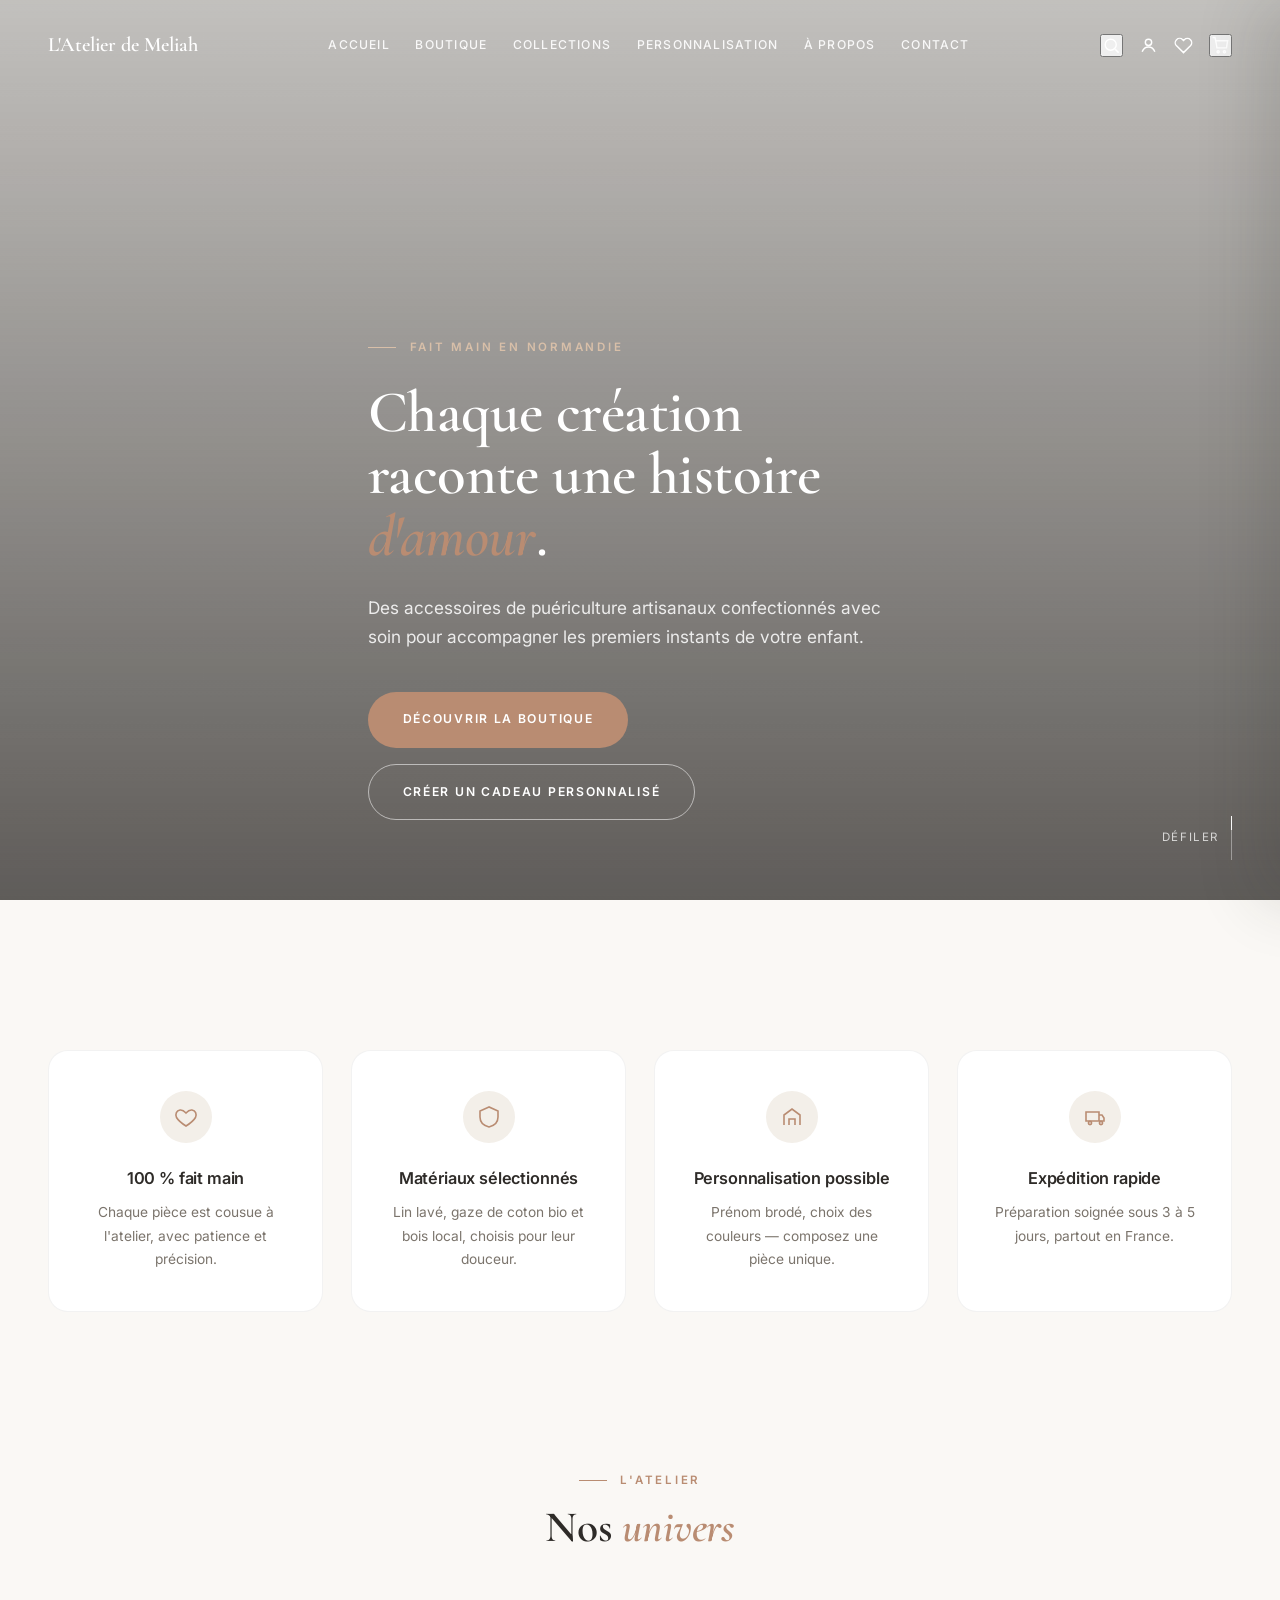
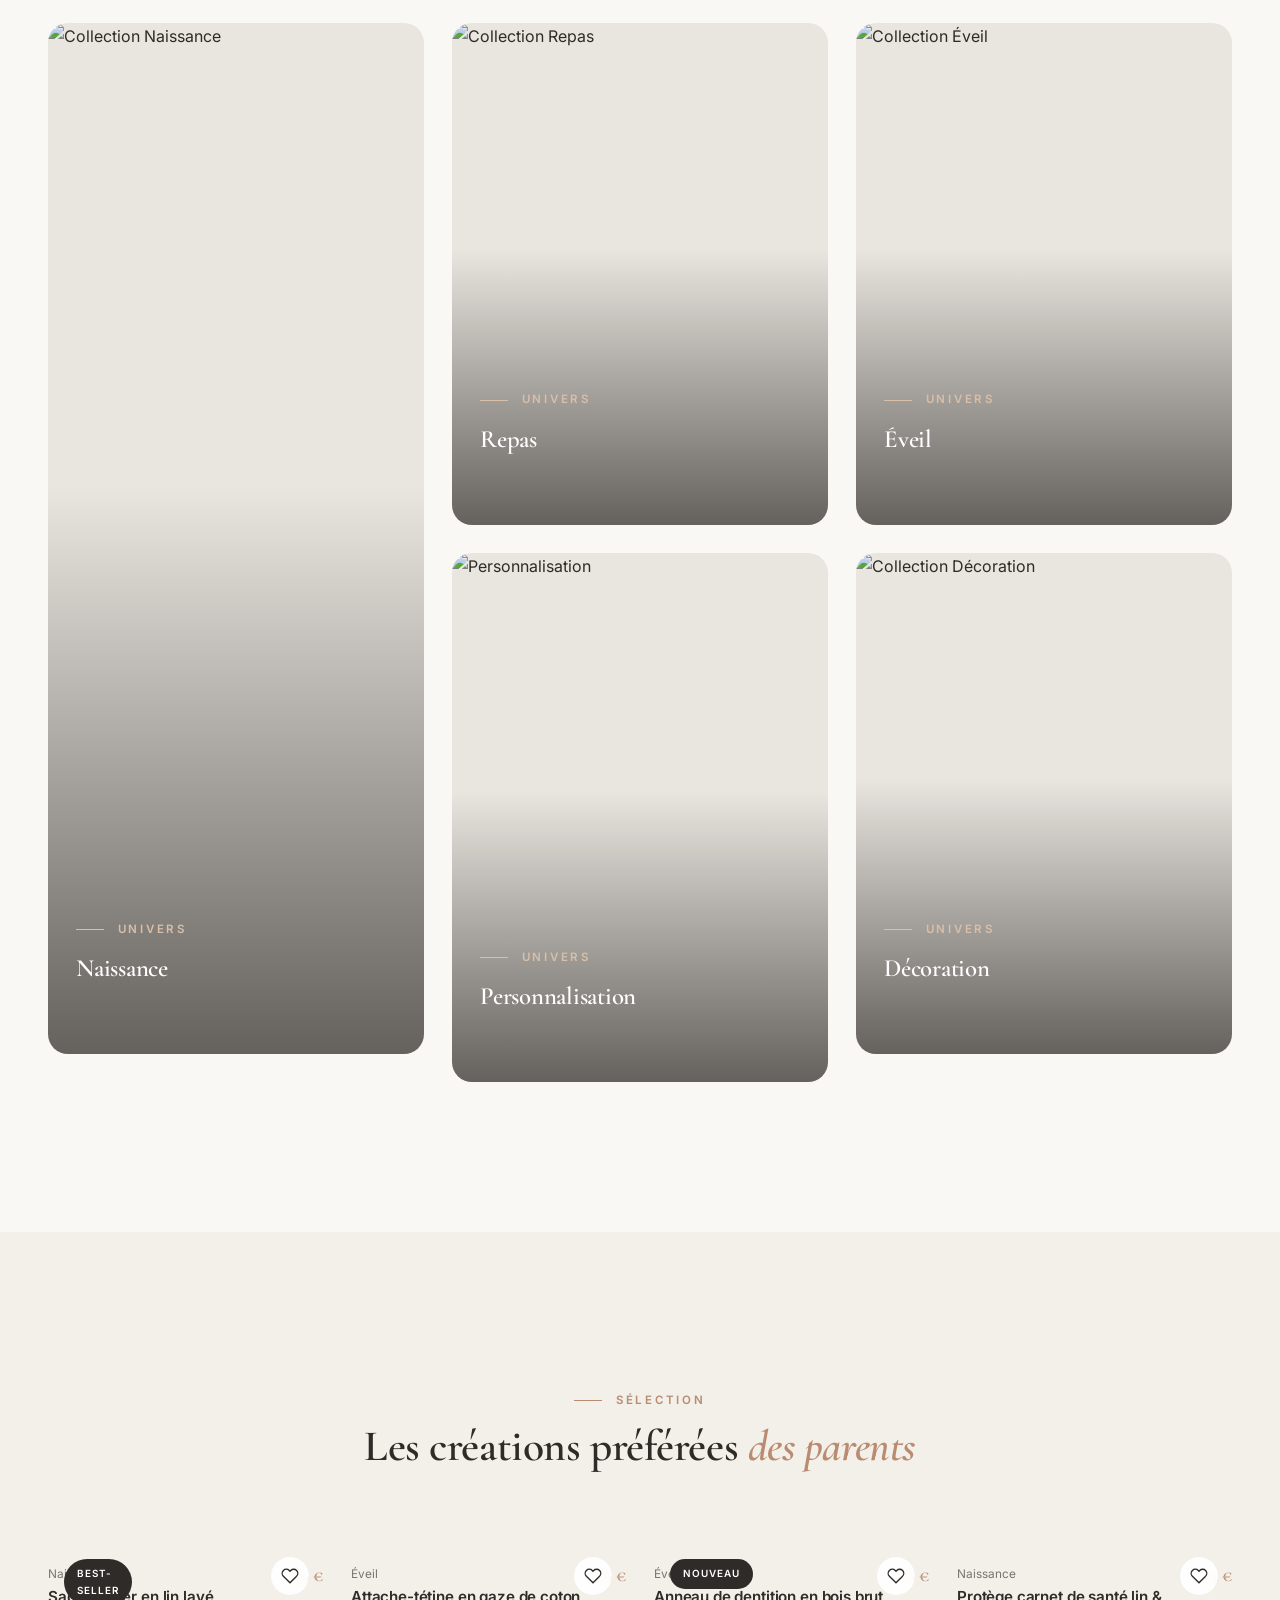
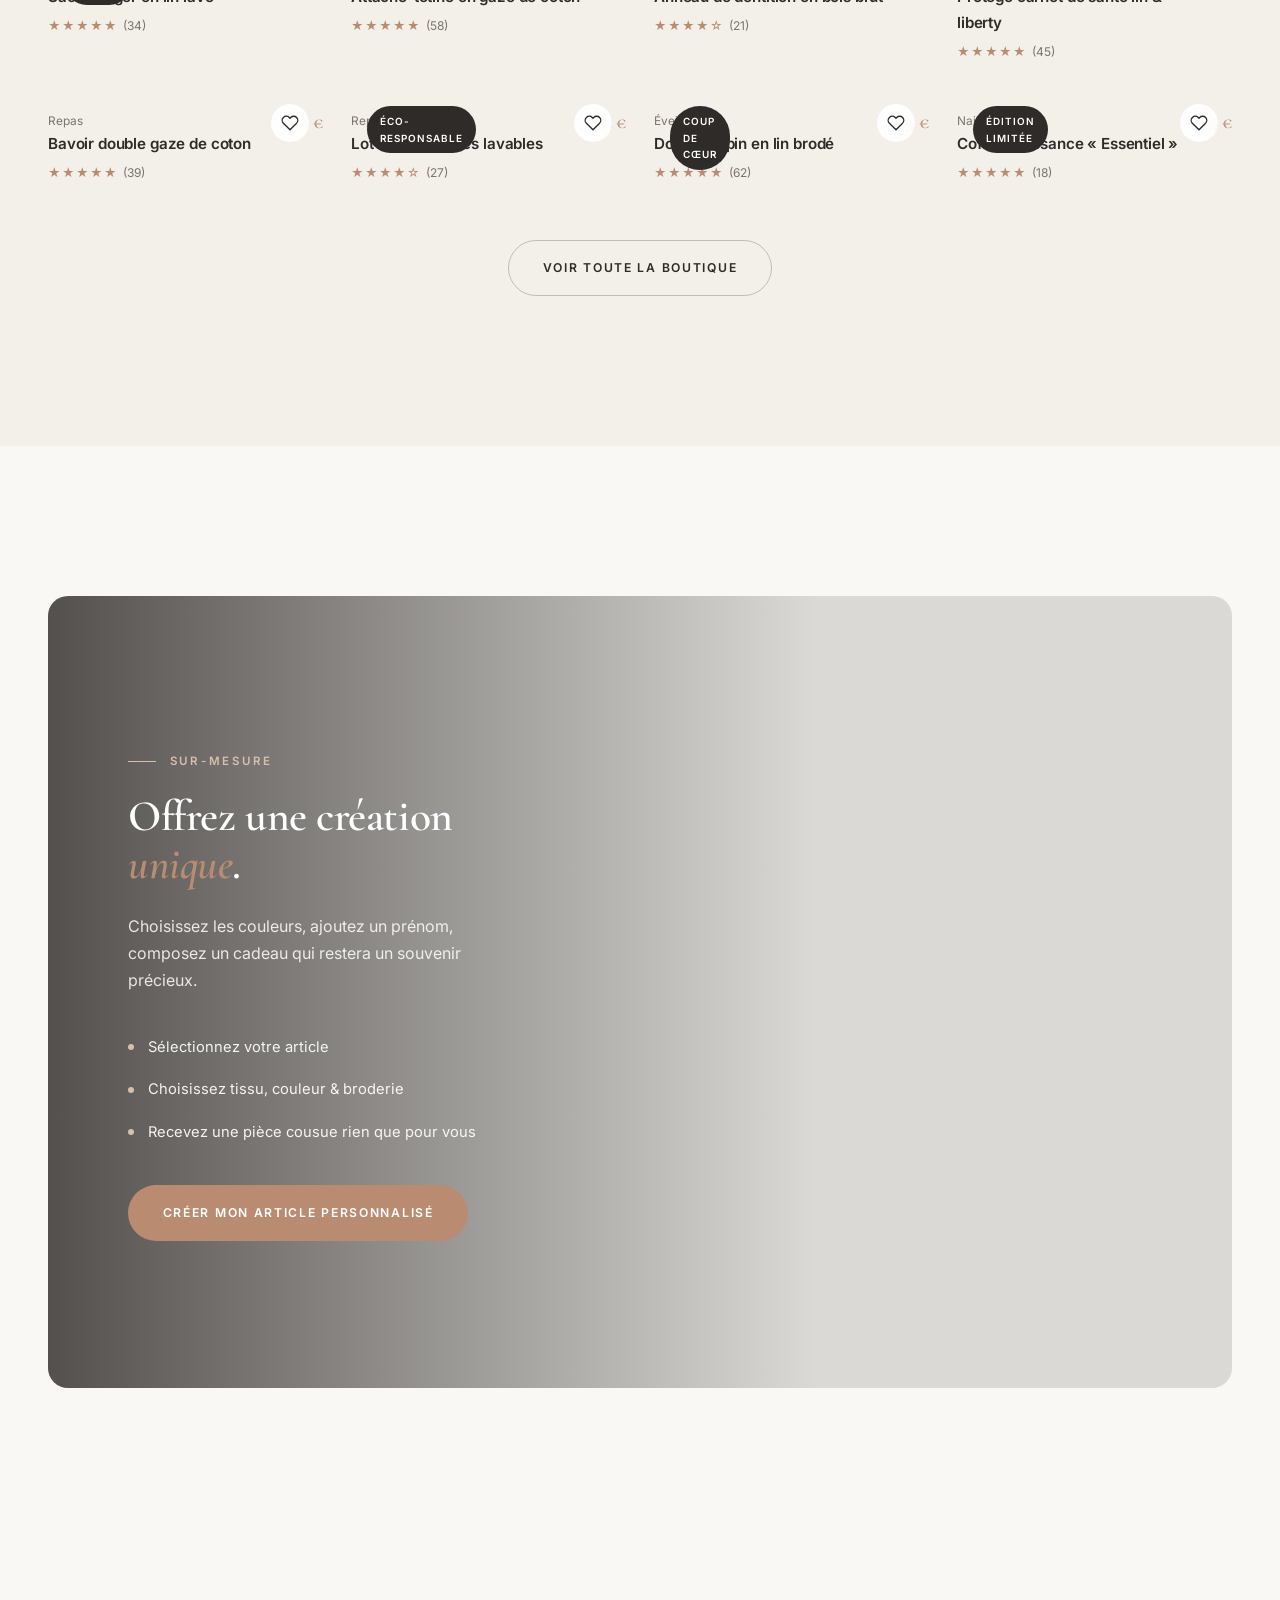
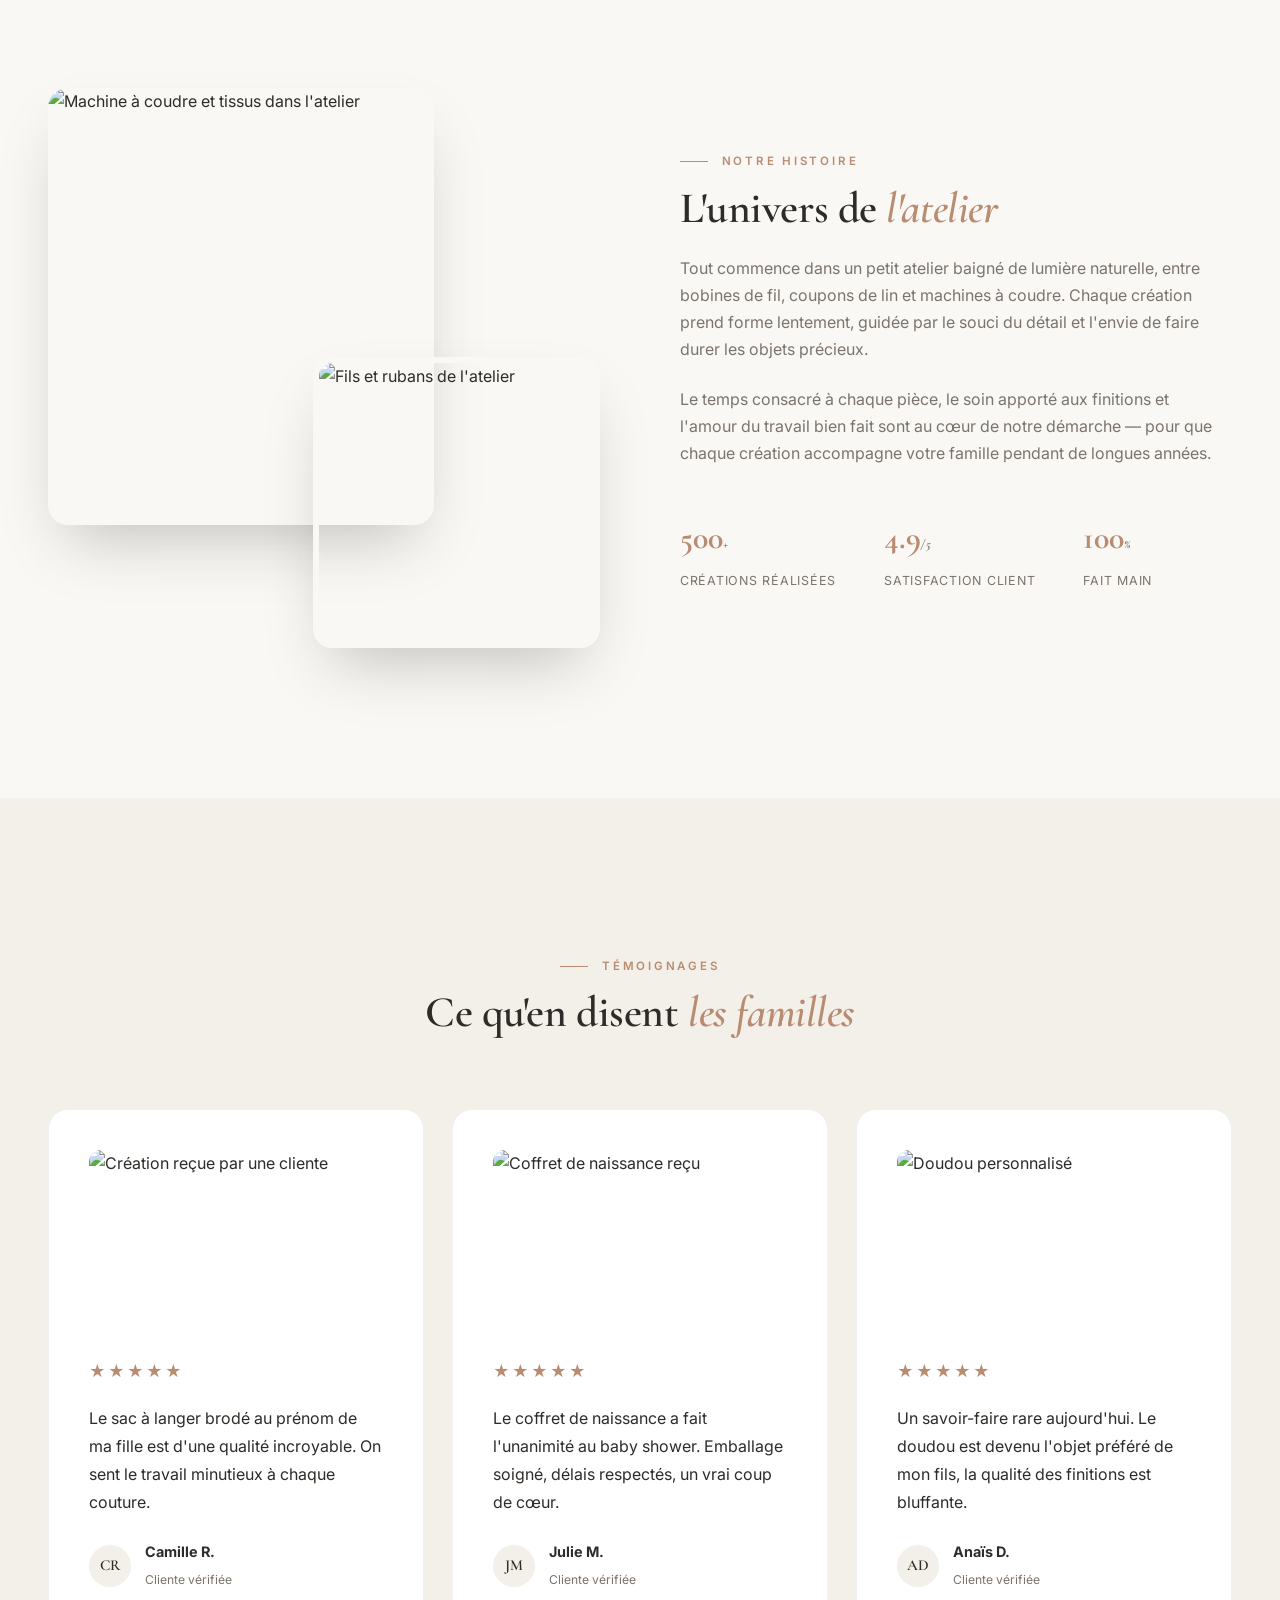
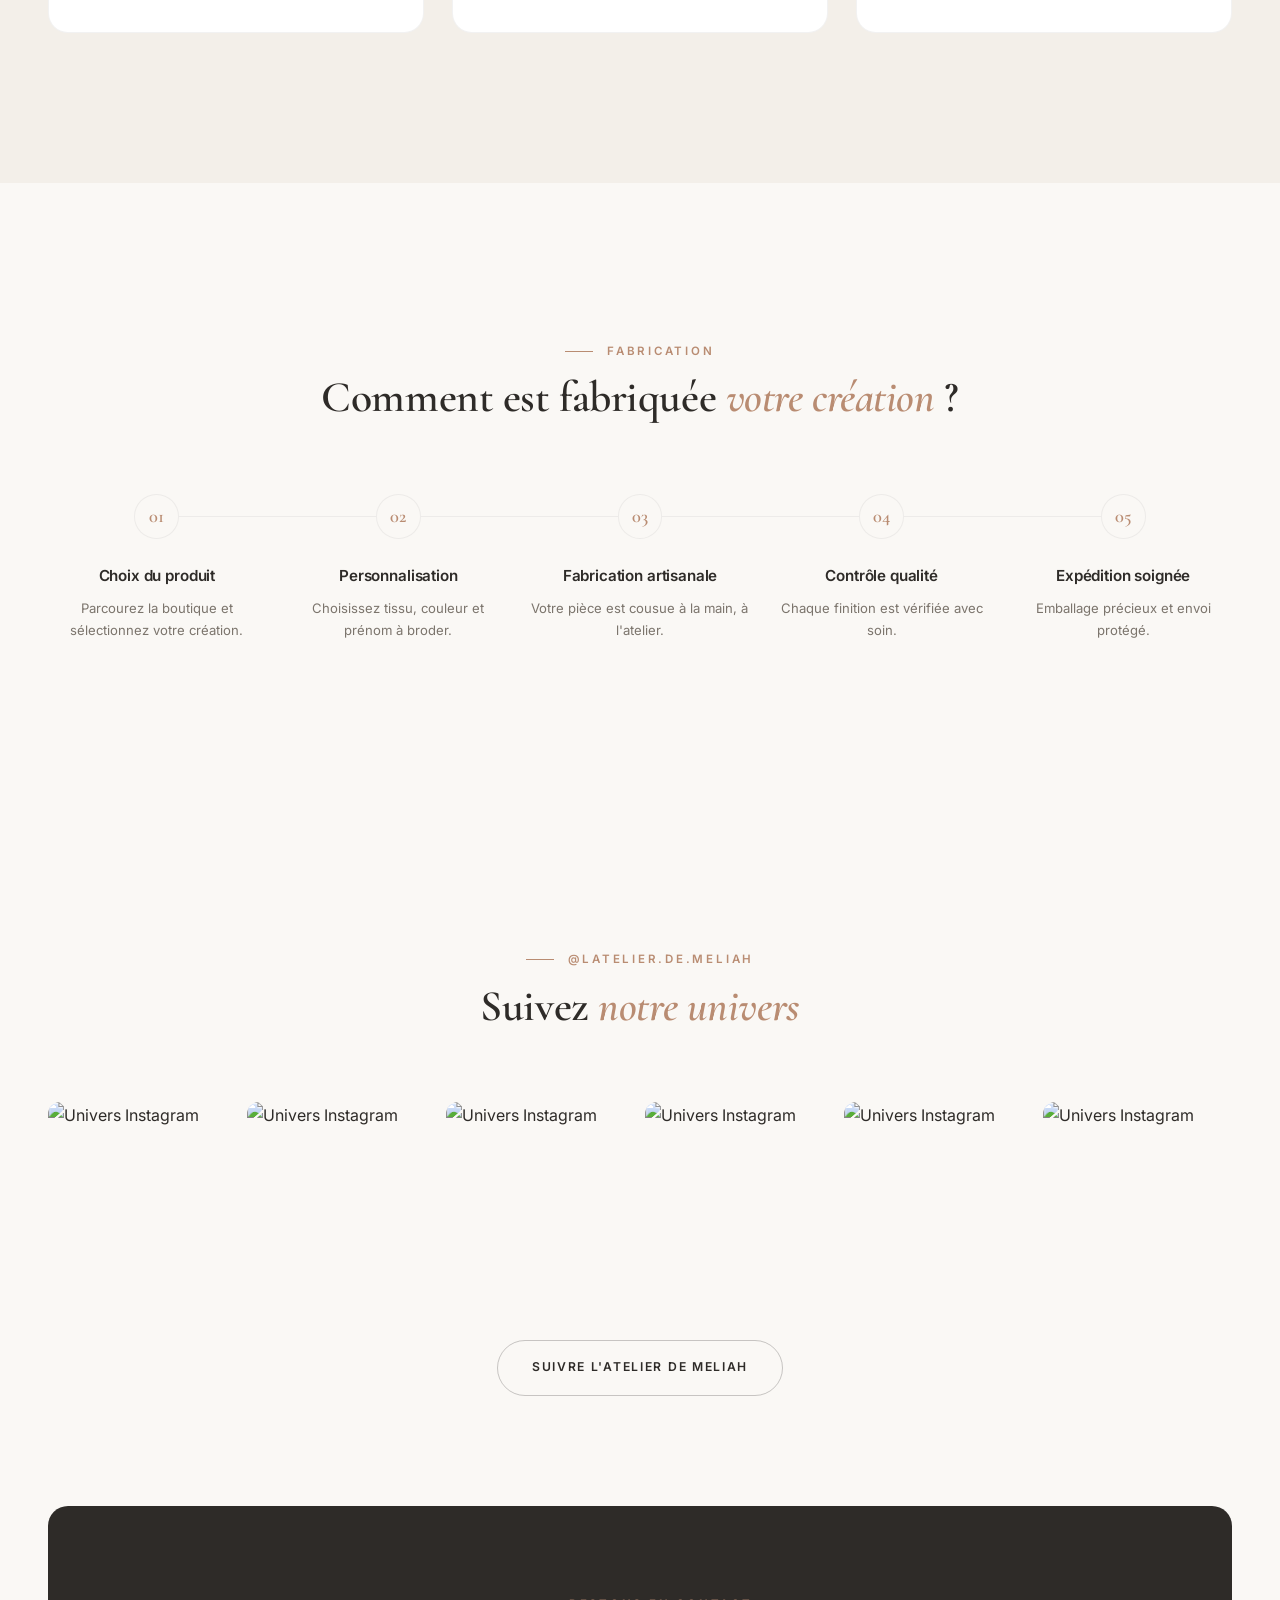
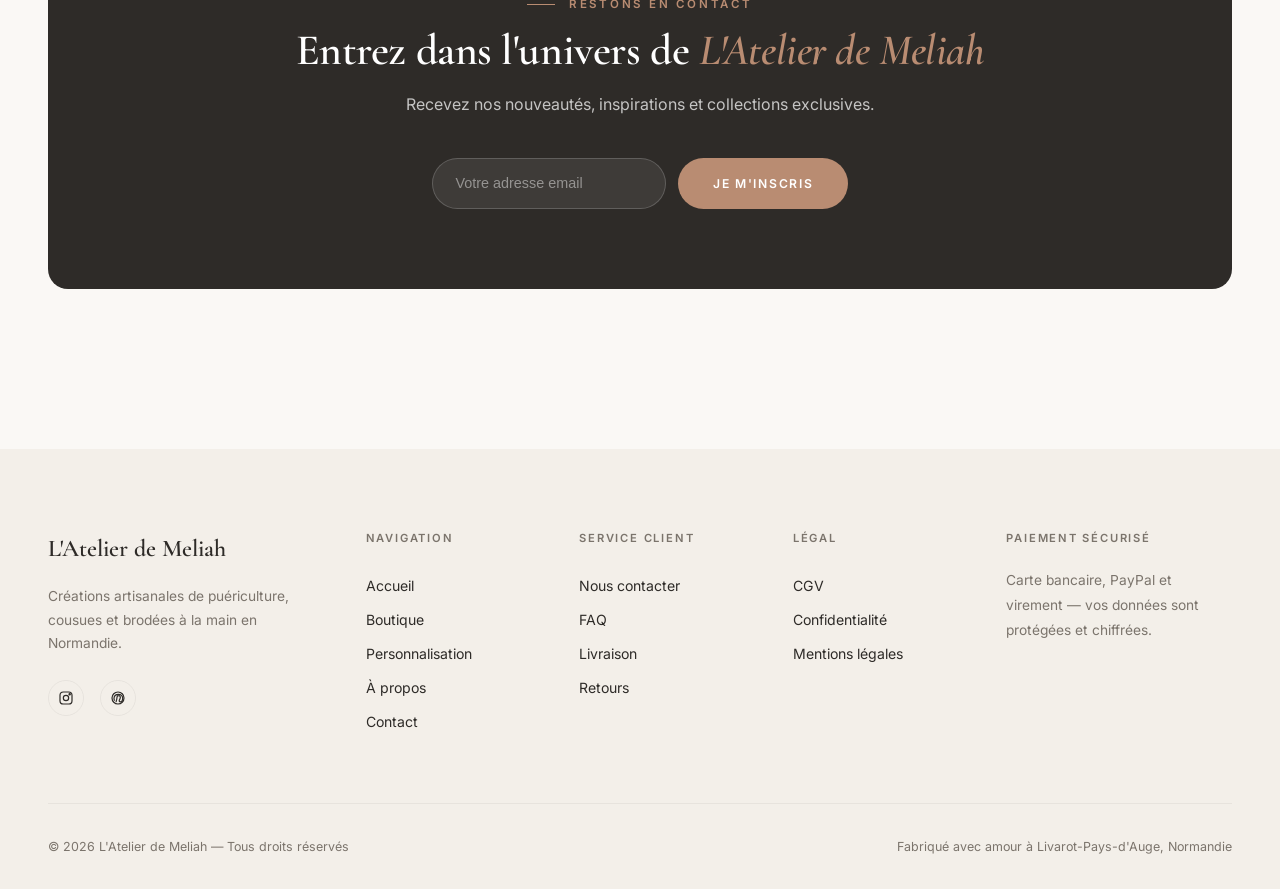
==== index.html @ 483b3222 "Boutique e-commerce premium - L'Atelier de Meliah" ====
<!DOCTYPE html>
<html lang="fr">
<head>
<meta charset="UTF-8">
<meta name="viewport" content="width=device-width, initial-scale=1.0">
<title>L'Atelier de Meliah — Créations artisanales pour bébé, faites main en Normandie</title>
<meta name="description" content="Sacs à langer, attaches-tétines, doudous et coffrets de naissance cousus et brodés à la main. Des créations uniques et personnalisables pour accompagner les premiers instants de votre enfant.">
<meta name="robots" content="index, follow, max-image-preview:large">
<link rel="canonical" href="https://www.latelierdemeliah.fr/">
<link rel="icon" href="images/logo.png">

<meta property="og:site_name" content="L'Atelier de Meliah">
<meta property="og:title" content="L'Atelier de Meliah — Créations artisanales pour bébé">
<meta property="og:description" content="Des accessoires de puériculture faits main, personnalisables, confectionnés avec soin en Normandie.">
<meta property="og:type" content="website">
<meta property="og:locale" content="fr_FR">
<meta name="twitter:card" content="summary_large_image">

<script type="application/ld+json">
{
  "@context": "https://schema.org",
  "@type": "Organization",
  "name": "L'Atelier de Meliah",
  "url": "https://www.latelierdemeliah.fr/",
  "logo": "https://www.latelierdemeliah.fr/images/logo.png",
  "description": "Créatrice d'articles de puériculture artisanaux et personnalisés, cousus et brodés à la main en Normandie.",
  "sameAs": ["https://www.instagram.com/latelier.de.meliah/"]
}
</script>

<link rel="preconnect" href="https://fonts.googleapis.com">
<link rel="preconnect" href="https://fonts.gstatic.com" crossorigin>
<link href="https://fonts.googleapis.com/css2?family=Cormorant+Garamond:wght@500;600;700&family=Inter:wght@300;400;500;600;700&display=swap" rel="stylesheet">
<link rel="stylesheet" href="css/style.css">
</head>
<body>

<!-- ===================== HEADER ===================== -->
<header class="site">
  <div class="container nav-row">
    <a href="index.html" class="brand">L'Atelier de Meliah</a>
    <nav class="nav-links">
      <a href="index.html">Accueil</a>
      <a href="boutique.html">Boutique</a>
      <a href="boutique.html#collections">Collections</a>
      <a href="personnalisation.html">Personnalisation</a>
      <a href="a-propos.html">À propos</a>
      <a href="contact.html">Contact</a>
    </nav>
    <div class="nav-icons">
      <button aria-label="Recherche"><svg width="19" height="19" viewBox="0 0 24 24" fill="none" stroke="currentColor" stroke-width="1.8"><circle cx="11" cy="11" r="7"/><path d="m21 21-4.3-4.3"/></svg></button>
      <a href="a-propos.html#compte" class="icon-account" aria-label="Compte"><svg width="19" height="19" viewBox="0 0 24 24" fill="none" stroke="currentColor" stroke-width="1.8"><circle cx="12" cy="8" r="4"/><path d="M4 20c1.5-4 5-6 8-6s6.5 2 8 6"/></svg></a>
      <a href="a-propos.html#favoris" aria-label="Favoris" style="position:relative;">
        <svg width="19" height="19" viewBox="0 0 24 24" fill="none" stroke="currentColor" stroke-width="1.8"><path d="M20.8 4.6a5.5 5.5 0 0 0-7.8 0L12 5.6l-1-1a5.5 5.5 0 0 0-7.8 7.8l1 1L12 21l7.8-7.8 1-1a5.5 5.5 0 0 0 0-7.6Z"/></svg>
        <span class="icon-badge fav-count" style="display:none;">0</span>
      </a>
      <button data-cart-open aria-label="Panier" style="position:relative;">
        <svg width="19" height="19" viewBox="0 0 24 24" fill="none" stroke="currentColor" stroke-width="1.8"><path d="M6 6h15l-1.5 9h-12z"/><path d="M6 6 5 2H2"/><circle cx="9" cy="20" r="1.4"/><circle cx="17" cy="20" r="1.4"/></svg>
        <span class="icon-badge cart-count" style="display:none;">0</span>
      </button>
      <a href="boutique.html" class="btn btn-primary btn-sm nav-cta">Découvrir la collection</a>
    </div>
    <button class="burger" aria-label="Menu"><span></span><span></span><span></span></button>
  </div>
</header>

<nav class="mobile-nav">
  <a href="index.html">Accueil</a>
  <a href="boutique.html">Boutique</a>
  <a href="boutique.html#collections">Collections</a>
  <a href="personnalisation.html">Personnalisation</a>
  <a href="a-propos.html">À propos</a>
  <a href="contact.html">Contact</a>
</nav>

<!-- ===================== HERO ===================== -->
<section class="hero">
  <div class="hero-bg" style="background-image:url('https://images.unsplash.com/photo-1583710457367-47de0ea21fef?auto=format&fit=crop&w=1800&q=85');"></div>
  <div class="container hero-content">
    <span class="eyebrow">Fait main en Normandie</span>
    <h1 class="h-display">Chaque création raconte une histoire <span class="italic-accent">d'amour</span>.</h1>
    <p class="lead">Des accessoires de puériculture artisanaux confectionnés avec soin pour accompagner les premiers instants de votre enfant.</p>
    <div class="hero-actions">
      <a href="boutique.html" class="btn btn-accent">Découvrir la boutique</a>
      <a href="personnalisation.html" class="btn btn-outline">Créer un cadeau personnalisé</a>
    </div>
  </div>
  <div class="hero-scroll"><span>Défiler</span><span class="line"></span></div>
</section>

<!-- ===================== RÉASSURANCE ===================== -->
<section class="section" style="padding-bottom:0;">
  <div class="container">
    <div class="reassurance-grid">
      <div class="reassurance-card reveal">
        <div class="ic"><svg width="24" height="24" viewBox="0 0 24 24" fill="none" stroke="currentColor" stroke-width="1.6"><path d="M12 21s-7-4.35-9.5-8.5C1 9 2.5 5.5 6 5c2-.3 4 .8 6 3 2-2.2 4-3.3 6-3 3.5.5 5 4 3.5 7.5C19 16.65 12 21 12 21Z"/></svg></div>
        <h3>100 % fait main</h3>
        <p>Chaque pièce est cousue à l'atelier, avec patience et précision.</p>
      </div>
      <div class="reassurance-card reveal">
        <div class="ic"><svg width="24" height="24" viewBox="0 0 24 24" fill="none" stroke="currentColor" stroke-width="1.6"><path d="M12 2 3 6v6c0 5 3.8 8.7 9 10 5.2-1.3 9-5 9-10V6l-9-4Z"/></svg></div>
        <h3>Matériaux sélectionnés</h3>
        <p>Lin lavé, gaze de coton bio et bois local, choisis pour leur douceur.</p>
      </div>
      <div class="reassurance-card reveal">
        <div class="ic"><svg width="24" height="24" viewBox="0 0 24 24" fill="none" stroke="currentColor" stroke-width="1.6"><path d="M4 20V10l8-6 8 6v10"/><path d="M9 20v-6h6v6"/></svg></div>
        <h3>Personnalisation possible</h3>
        <p>Prénom brodé, choix des couleurs — composez une pièce unique.</p>
      </div>
      <div class="reassurance-card reveal">
        <div class="ic"><svg width="24" height="24" viewBox="0 0 24 24" fill="none" stroke="currentColor" stroke-width="1.6"><path d="M3 7h13v9H3zM16 10h3l2 3v3h-5z"/><circle cx="7" cy="18" r="1.6"/><circle cx="18" cy="18" r="1.6"/></svg></div>
        <h3>Expédition rapide</h3>
        <p>Préparation soignée sous 3 à 5 jours, partout en France.</p>
      </div>
    </div>
  </div>
</section>

<!-- ===================== COLLECTIONS ===================== -->
<section class="section" id="collections">
  <div class="container">
    <div class="section-head reveal">
      <span class="eyebrow" style="justify-content:center;">L'atelier</span>
      <h2 class="h-section" style="margin-top:0.75rem;">Nos <span class="italic-accent">univers</span></h2>
    </div>
    <div class="collections-grid">
      <a href="boutique.html?cat=Naissance" class="collection-card reveal">
        <img src="https://images.unsplash.com/photo-1583710457367-47de0ea21fef?auto=format&fit=crop&w=900&q=80" alt="Collection Naissance">
        <div class="collection-label">
          <span class="eyebrow">Univers</span>
          <h3>Naissance</h3>
          <span class="arrow">Découvrir →</span>
        </div>
      </a>
      <a href="boutique.html?cat=Repas" class="collection-card reveal">
        <img src="https://images.unsplash.com/photo-1522771930-78848d9293e8?auto=format&fit=crop&w=700&q=80" alt="Collection Repas">
        <div class="collection-label">
          <span class="eyebrow">Univers</span>
          <h3>Repas</h3>
          <span class="arrow">Découvrir →</span>
        </div>
      </a>
      <a href="boutique.html?cat=Éveil" class="collection-card reveal">
        <img src="https://images.unsplash.com/photo-1644611421265-e0b85a3e3f11?auto=format&fit=crop&w=700&q=80" alt="Collection Éveil">
        <div class="collection-label">
          <span class="eyebrow">Univers</span>
          <h3>Éveil</h3>
          <span class="arrow">Découvrir →</span>
        </div>
      </a>
      <a href="personnalisation.html" class="collection-card reveal">
        <img src="https://images.unsplash.com/photo-1705290304455-35ffb433f560?auto=format&fit=crop&w=700&q=80" alt="Personnalisation">
        <div class="collection-label">
          <span class="eyebrow">Univers</span>
          <h3>Personnalisation</h3>
          <span class="arrow">Découvrir →</span>
        </div>
      </a>
      <a href="boutique.html?cat=Décoration" class="collection-card reveal">
        <img src="https://images.unsplash.com/photo-1640767760729-7bfb6ce43ad4?auto=format&fit=crop&w=700&q=80" alt="Collection Décoration">
        <div class="collection-label">
          <span class="eyebrow">Univers</span>
          <h3>Décoration</h3>
          <span class="arrow">Découvrir →</span>
        </div>
      </a>
    </div>
  </div>
</section>

<!-- ===================== PRODUITS PHARES ===================== -->
<section class="section" style="background:var(--bg-2);">
  <div class="container">
    <div class="section-head reveal">
      <span class="eyebrow" style="justify-content:center;">Sélection</span>
      <h2 class="h-section" style="margin-top:0.75rem;">Les créations préférées <span class="italic-accent">des parents</span></h2>
    </div>
    <div class="products-grid" id="featured-products"></div>
    <div style="text-align:center; margin-top:3.5rem;">
      <a href="boutique.html" class="btn btn-outline-dark">Voir toute la boutique</a>
    </div>
  </div>
</section>

<!-- ===================== PERSONNALISATION (éditorial) ===================== -->
<section class="section">
  <div class="container">
    <div class="editorial reveal" style="background-image:url('https://images.unsplash.com/photo-1522771930-78848d9293e8?auto=format&fit=crop&w=1600&q=85');">
      <div class="editorial-content">
        <span class="eyebrow">Sur-mesure</span>
        <h2 class="h-section">Offrez une création <span class="italic-accent">unique</span>.</h2>
        <p>Choisissez les couleurs, ajoutez un prénom, composez un cadeau qui restera un souvenir précieux.</p>
        <ul class="editorial-steps">
          <li><span class="dot"></span> Sélectionnez votre article</li>
          <li><span class="dot"></span> Choisissez tissu, couleur & broderie</li>
          <li><span class="dot"></span> Recevez une pièce cousue rien que pour vous</li>
        </ul>
        <a href="personnalisation.html" class="btn btn-accent">Créer mon article personnalisé</a>
      </div>
    </div>
  </div>
</section>

<!-- ===================== L'UNIVERS DE L'ATELIER ===================== -->
<section class="section">
  <div class="container">
    <div class="atelier-grid">
      <div class="atelier-gallery reveal">
        <img class="img1" src="https://images.unsplash.com/photo-1739117441029-9f2a8e59e8b2?auto=format&fit=crop&w=700&q=80" alt="Machine à coudre et tissus dans l'atelier">
        <img class="img2" src="https://images.unsplash.com/photo-1707914703104-b70cddf191cb?auto=format&fit=crop&w=500&q=80" alt="Fils et rubans de l'atelier">
      </div>
      <div class="atelier-text reveal">
        <span class="eyebrow">Notre histoire</span>
        <h2 class="h-section" style="margin-top:0.75rem;">L'univers de <span class="italic-accent">l'atelier</span></h2>
        <p>Tout commence dans un petit atelier baigné de lumière naturelle, entre bobines de fil, coupons de lin et machines à coudre. Chaque création prend forme lentement, guidée par le souci du détail et l'envie de faire durer les objets précieux.</p>
        <p>Le temps consacré à chaque pièce, le soin apporté aux finitions et l'amour du travail bien fait sont au cœur de notre démarche — pour que chaque création accompagne votre famille pendant de longues années.</p>
        <div class="atelier-stats">
          <div class="stat"><b>500<span class="italic-accent">+</span></b><span>Créations réalisées</span></div>
          <div class="stat"><b>4.9<span class="italic-accent">/5</span></b><span>Satisfaction client</span></div>
          <div class="stat"><b>100<span class="italic-accent">%</span></b><span>Fait main</span></div>
        </div>
      </div>
    </div>
  </div>
</section>

<!-- ===================== AVIS CLIENTS ===================== -->
<section class="section" style="background:var(--bg-2);">
  <div class="container">
    <div class="section-head reveal">
      <span class="eyebrow" style="justify-content:center;">Témoignages</span>
      <h2 class="h-section" style="margin-top:0.75rem;">Ce qu'en disent <span class="italic-accent">les familles</span></h2>
    </div>
    <div class="testi-grid">
      <div class="testi-card reveal">
        <div class="testi-photo"><img src="https://images.unsplash.com/photo-1580301762395-21ce84d00bc6?auto=format&fit=crop&w=500&q=80" alt="Création reçue par une cliente"></div>
        <span class="stars">★★★★★</span>
        <q>Le sac à langer brodé au prénom de ma fille est d'une qualité incroyable. On sent le travail minutieux à chaque couture.</q>
        <div class="testi-author">
          <div class="av av-initials">CR</div>
          <div><b>Camille R.</b><span>Cliente vérifiée</span></div>
        </div>
      </div>
      <div class="testi-card reveal">
        <div class="testi-photo"><img src="https://images.unsplash.com/photo-1705290304455-35ffb433f560?auto=format&fit=crop&w=500&q=80" alt="Coffret de naissance reçu"></div>
        <span class="stars">★★★★★</span>
        <q>Le coffret de naissance a fait l'unanimité au baby shower. Emballage soigné, délais respectés, un vrai coup de cœur.</q>
        <div class="testi-author">
          <div class="av av-initials">JM</div>
          <div><b>Julie M.</b><span>Cliente vérifiée</span></div>
        </div>
      </div>
      <div class="testi-card reveal">
        <div class="testi-photo"><img src="https://images.unsplash.com/photo-1644611421265-e0b85a3e3f11?auto=format&fit=crop&w=500&q=80" alt="Doudou personnalisé"></div>
        <span class="stars">★★★★★</span>
        <q>Un savoir-faire rare aujourd'hui. Le doudou est devenu l'objet préféré de mon fils, la qualité des finitions est bluffante.</q>
        <div class="testi-author">
          <div class="av av-initials">AD</div>
          <div><b>Anaïs D.</b><span>Cliente vérifiée</span></div>
        </div>
      </div>
    </div>
  </div>
</section>

<!-- ===================== PROCESSUS ===================== -->
<section class="section">
  <div class="container">
    <div class="section-head reveal">
      <span class="eyebrow" style="justify-content:center;">Fabrication</span>
      <h2 class="h-section" style="margin-top:0.75rem;">Comment est fabriquée <span class="italic-accent">votre création</span> ?</h2>
    </div>
    <div class="process-row">
      <div class="process-step reveal"><div class="process-num">01</div><h4>Choix du produit</h4><p>Parcourez la boutique et sélectionnez votre création.</p></div>
      <div class="process-step reveal"><div class="process-num">02</div><h4>Personnalisation</h4><p>Choisissez tissu, couleur et prénom à broder.</p></div>
      <div class="process-step reveal"><div class="process-num">03</div><h4>Fabrication artisanale</h4><p>Votre pièce est cousue à la main, à l'atelier.</p></div>
      <div class="process-step reveal"><div class="process-num">04</div><h4>Contrôle qualité</h4><p>Chaque finition est vérifiée avec soin.</p></div>
      <div class="process-step reveal"><div class="process-num">05</div><h4>Expédition soignée</h4><p>Emballage précieux et envoi protégé.</p></div>
    </div>
  </div>
</section>

<!-- ===================== INSTAGRAM ===================== -->
<section class="section" style="padding-bottom:110px;">
  <div class="container">
    <div class="section-head reveal">
      <span class="eyebrow" style="justify-content:center;">@latelier.de.meliah</span>
      <h2 class="h-section" style="margin-top:0.75rem;">Suivez <span class="italic-accent">notre univers</span></h2>
    </div>
    <div class="insta-grid">
      <div class="insta-item reveal"><img src="https://images.unsplash.com/photo-1583710457367-47de0ea21fef?auto=format&fit=crop&w=400&q=70" alt="Univers Instagram"></div>
      <div class="insta-item reveal"><img src="https://images.unsplash.com/photo-1522771930-78848d9293e8?auto=format&fit=crop&w=400&q=70" alt="Univers Instagram"></div>
      <div class="insta-item reveal"><img src="https://images.unsplash.com/photo-1644611421265-e0b85a3e3f11?auto=format&fit=crop&w=400&q=70" alt="Univers Instagram"></div>
      <div class="insta-item reveal"><img src="https://images.unsplash.com/photo-1522771930-78848d9293e8?auto=format&fit=crop&w=400&q=70" alt="Univers Instagram"></div>
      <div class="insta-item reveal"><img src="https://images.unsplash.com/photo-1705290304455-35ffb433f560?auto=format&fit=crop&w=400&q=70" alt="Univers Instagram"></div>
      <div class="insta-item reveal"><img src="https://images.unsplash.com/photo-1640767760729-7bfb6ce43ad4?auto=format&fit=crop&w=400&q=70" alt="Univers Instagram"></div>
    </div>
    <div style="text-align:center; margin-top:3rem;">
      <a href="https://www.instagram.com/latelier.de.meliah/" target="_blank" rel="noopener" class="btn btn-outline-dark">Suivre L'Atelier de Meliah</a>
    </div>
  </div>
</section>

<!-- ===================== NEWSLETTER ===================== -->
<section class="container">
  <div class="newsletter reveal">
    <span class="eyebrow" style="justify-content:center;">Restons en contact</span>
    <h2 class="h-section" style="margin-top:0.75rem;">Entrez dans l'univers de <span class="italic-accent">L'Atelier de Meliah</span></h2>
    <p>Recevez nos nouveautés, inspirations et collections exclusives.</p>
    <form class="newsletter-form">
      <input type="email" required placeholder="Votre adresse email">
      <button type="submit" class="btn btn-accent">Je m'inscris</button>
    </form>
  </div>
</section>

<!-- ===================== FOOTER ===================== -->
<footer class="site">
  <div class="container">
    <div class="footer-grid">
      <div>
        <a href="index.html" class="footer-brand">L'Atelier de Meliah</a>
        <p class="footer-tag">Créations artisanales de puériculture, cousues et brodées à la main en Normandie.</p>
        <div class="footer-socials">
          <a href="https://www.instagram.com/latelier.de.meliah/" target="_blank" rel="noopener" aria-label="Instagram"><svg width="16" height="16" viewBox="0 0 24 24" fill="none" stroke="currentColor" stroke-width="1.8"><rect x="3" y="3" width="18" height="18" rx="5"/><circle cx="12" cy="12" r="4"/><circle cx="17.5" cy="6.5" r="1"/></svg></a>
          <a href="#" aria-label="Pinterest"><svg width="16" height="16" viewBox="0 0 24 24" fill="none" stroke="currentColor" stroke-width="1.8"><circle cx="12" cy="12" r="9"/><path d="M9 18c1-3 1.5-5 1.5-7a2.5 2.5 0 1 1 5 0c0 1.5-1 3.5-1.5 4.5-.6 1.2.2 2.3 1.5 2.3 2 0 3.5-2.2 3.5-5.3 0-3.4-2.5-6-6.3-6-4.3 0-6.7 3-6.7 6.2 0 1.2.4 2.5 1 3.2"/></svg></a>
        </div>
      </div>
      <div class="footer-col">
        <h5>Navigation</h5>
        <a href="index.html">Accueil</a>
        <a href="boutique.html">Boutique</a>
        <a href="personnalisation.html">Personnalisation</a>
        <a href="a-propos.html">À propos</a>
        <a href="contact.html">Contact</a>
      </div>
      <div class="footer-col">
        <h5>Service client</h5>
        <a href="contact.html">Nous contacter</a>
        <a href="a-propos.html#faq">FAQ</a>
        <a href="a-propos.html#livraison">Livraison</a>
        <a href="a-propos.html#retours">Retours</a>
      </div>
      <div class="footer-col">
        <h5>Légal</h5>
        <a href="a-propos.html#cgv">CGV</a>
        <a href="a-propos.html#confidentialite">Confidentialité</a>
        <a href="a-propos.html#mentions">Mentions légales</a>
      </div>
      <div class="footer-col">
        <h5>Paiement sécurisé</h5>
        <p style="font-size:0.86rem; color:var(--ink-soft); line-height:1.8;">Carte bancaire, PayPal et virement — vos données sont protégées et chiffrées.</p>
      </div>
    </div>
    <div class="footer-bottom">
      <span>© <span class="year"></span> L'Atelier de Meliah — Tous droits réservés</span>
      <span>Fabriqué avec amour à Livarot-Pays-d'Auge, Normandie</span>
    </div>
  </div>
</footer>

<!-- ===================== CART DRAWER ===================== -->
<div class="cart-overlay" data-cart-close></div>
<aside class="cart-drawer">
  <div class="cart-head">
    <h3 style="font-size:1.3rem;">Votre panier</h3>
    <button data-cart-close aria-label="Fermer" style="background:none;border:none;font-size:1.4rem;">&times;</button>
  </div>
  <div class="cart-items"></div>
  <div class="cart-foot">
    <div class="cart-subtotal"><span>Sous-total</span><span class="amount">0 €</span></div>
    <a href="panier.html" class="btn btn-primary btn-block">Voir le panier</a>
  </div>
</aside>

<script src="js/products.js"></script>
<script src="js/main.js"></script>
<script>
  renderProductGrid(document.getElementById('featured-products'), PRODUCTS.slice(0,8));
</script>
</body>
</html>
---- css/style.css ----
/* =========================================================
   L'Atelier de Meliah — Design system
   ========================================================= */

:root{
  --bg:            #FAF8F5;
  --bg-2:          #F3EFE9;
  --ink:           #2E2B28;
  --ink-soft:      #7B746C;
  --accent:        #B98C72;
  --accent-2:      #D8BFA8;
  --card:          #FFFFFF;
  --border:        rgba(0,0,0,0.05);

  --font-display:  'Cormorant Garamond', Georgia, serif;
  --font-sans:     'Inter', system-ui, -apple-system, sans-serif;

  --radius:        20px;
  --radius-sm:     12px;
  --gutter:        clamp(1.5rem, 5vw, 3rem);
  --section-gap:   160px;
  --ease:          cubic-bezier(0.16, 1, 0.3, 1);
}

*{ box-sizing:border-box; margin:0; padding:0; }
html{ scroll-behavior:smooth; }
body{
  font-family:var(--font-sans);
  background:var(--bg);
  color:var(--ink);
  -webkit-font-smoothing:antialiased;
  line-height:1.7;
  font-weight:400;
  overflow-x:hidden;
}
img{ display:block; max-width:100%; height:auto; }
a{ color:inherit; text-decoration:none; }
button{ font-family:inherit; cursor:pointer; }
::selection{ background:var(--accent); color:#fff; }

.container{ max-width:1360px; margin:0 auto; padding:0 var(--gutter); }
.container-narrow{ max-width:900px; margin:0 auto; padding:0 var(--gutter); }
.section{ padding:110px 0; }
@media (min-width:1024px){ .section{ padding:150px 0; } }

/* ---------- Typography ---------- */
h1,h2,h3,h4{ font-family:var(--font-display); font-weight:600; color:var(--ink); letter-spacing:-0.01em; }
.eyebrow{
  font-size:0.72rem; letter-spacing:0.24em; text-transform:uppercase;
  color:var(--accent); font-weight:600; display:inline-flex; align-items:center; gap:0.85rem;
}
.eyebrow::before{ content:''; width:28px; height:1px; background:var(--accent); display:inline-block; }
.h-display{ font-size:clamp(2.4rem, 4.6vw, 4.2rem); line-height:1.06; }
.h-section{ font-size:clamp(2rem, 3.4vw, 3rem); line-height:1.12; }
.italic-accent{ font-style:italic; color:var(--accent); }
.lead{ font-size:1.08rem; color:var(--ink-soft); max-width:38rem; }
.section-head{ text-align:center; max-width:46rem; margin:0 auto 4.5rem; }
.section-head.left{ text-align:left; margin:0 0 4.5rem; }

/* ---------- Buttons ---------- */
.btn{
  display:inline-flex; align-items:center; justify-content:center; gap:0.6rem;
  padding:1.05rem 2.1rem; border-radius:999px; font-size:0.76rem;
  letter-spacing:0.14em; text-transform:uppercase; font-weight:600;
  transition:all 0.4s var(--ease); white-space:nowrap; border:1px solid transparent;
}
.btn-primary{ background:var(--ink); color:#fff; }
.btn-primary:hover{ background:var(--accent); transform:translateY(-2px); }
.btn-accent{ background:var(--accent); color:#fff; }
.btn-accent:hover{ background:#a67a61; transform:translateY(-2px); }
.btn-outline{ background:transparent; color:#fff; border-color:rgba(255,255,255,0.55); }
.btn-outline:hover{ background:rgba(255,255,255,0.14); border-color:#fff; }
.btn-outline-dark{ background:transparent; color:var(--ink); border-color:rgba(46,43,40,0.25); }
.btn-outline-dark:hover{ background:var(--ink); color:#fff; border-color:var(--ink); }
.btn-sm{ padding:0.75rem 1.4rem; font-size:0.68rem; }
.btn-block{ width:100%; }

/* ---------- Header ---------- */
header.site{
  position:fixed; top:0; left:0; right:0; z-index:100;
  padding:1.75rem 0; transition:all 0.4s var(--ease);
}
header.site.scrolled{
  background:rgba(250,248,245,0.86); backdrop-filter:blur(18px); -webkit-backdrop-filter:blur(18px);
  padding:1.05rem 0; box-shadow:0 1px 0 var(--border);
}
.nav-row{ display:grid; grid-template-columns:auto 1fr auto; align-items:center; gap:1.25rem; }
.brand{ font-family:var(--font-display); font-size:clamp(1.15rem, 1.6vw, 1.4rem); font-weight:600; color:#fff; letter-spacing:0; transition:color 0.4s; white-space:nowrap; }
header.site.scrolled .brand{ color:var(--ink); }
.nav-links{ display:flex; gap:clamp(1rem, 2vw, 2rem); justify-content:center; white-space:nowrap; }
.nav-links a{
  font-size:0.76rem; letter-spacing:0.1em; text-transform:uppercase; font-weight:500;
  color:rgba(255,255,255,0.9); transition:color 0.3s; position:relative;
}
header.site.scrolled .nav-links a{ color:var(--ink-soft); }
.nav-links a:hover{ color:var(--accent-2); }
header.site.scrolled .nav-links a:hover{ color:var(--accent); }
.nav-icons{ display:flex; align-items:center; justify-content:flex-end; gap:1rem; }
.nav-icons button, .nav-icons a{ position:relative; color:#fff; transition:color 0.3s; display:flex; }
header.site.scrolled .nav-icons button, header.site.scrolled .nav-icons a{ color:var(--ink); }
.nav-icons button:hover, .nav-icons a:hover{ color:var(--accent); }
.icon-badge{
  position:absolute; top:-7px; right:-8px; background:var(--accent); color:#fff;
  font-size:0.6rem; font-weight:700; width:16px; height:16px; border-radius:50%;
  display:flex; align-items:center; justify-content:center;
}
.nav-cta{ margin-left:0.5rem; }
header.site:not(.scrolled) .nav-cta.btn-primary{ background:rgba(255,255,255,0.16); border:1px solid rgba(255,255,255,0.5); }

.burger{ display:none; width:40px; height:40px; background:none; border:none; flex-direction:column; align-items:center; justify-content:center; gap:5px; }
.burger span{ width:22px; height:1.5px; background:#fff; transition:0.3s; }
header.site.scrolled .burger span{ background:var(--ink); }

.mobile-nav{
  position:fixed; inset:0; z-index:200; background:var(--bg);
  display:flex; flex-direction:column; align-items:center; justify-content:center; gap:2rem;
  opacity:0; visibility:hidden; transform:translateY(-16px); transition:0.4s var(--ease);
}
.mobile-nav.open{ opacity:1; visibility:visible; transform:translateY(0); }
.mobile-nav a{ font-family:var(--font-display); font-size:1.6rem; color:var(--ink); }

/* ---------- Hero ---------- */
.hero{
  min-height:100vh; position:relative; display:flex; align-items:flex-end;
  padding:10rem 0 5rem; color:#fff; overflow:hidden;
}
.hero-bg{
  position:absolute; inset:0; background-size:cover; background-position:center;
  transform:scale(1.08); will-change:transform;
}
.hero-bg::after{
  content:''; position:absolute; inset:0;
  background:linear-gradient(180deg, rgba(46,43,40,0.25) 0%, rgba(46,43,40,0.78) 100%);
}
.hero-content{ position:relative; z-index:2; max-width:640px; }
.hero .eyebrow{ color:var(--accent-2); }
.hero .eyebrow::before{ background:var(--accent-2); }
.hero h1{ color:#fff; margin-top:1.5rem; }
.hero p.lead{ color:rgba(255,255,255,0.86); margin-top:1.5rem; }
.hero-actions{ display:flex; gap:1rem; flex-wrap:wrap; margin-top:2.5rem; }
.hero-scroll{
  position:absolute; right:var(--gutter); bottom:2.5rem; z-index:2; color:rgba(255,255,255,0.75);
  display:flex; align-items:center; gap:0.75rem; font-size:0.72rem; letter-spacing:0.14em; text-transform:uppercase;
}
.hero-scroll .line{ width:1px; height:44px; background:rgba(255,255,255,0.4); position:relative; overflow:hidden; }
.hero-scroll .line::after{ content:''; position:absolute; top:0; left:0; right:0; height:14px; background:#fff; animation:scrollLine 2s infinite; }
@keyframes scrollLine{ 0%{ transform:translateY(-20px);} 100%{ transform:translateY(58px);} }

/* ---------- Reassurance ---------- */
.reassurance-grid{ display:grid; grid-template-columns:repeat(4,1fr); gap:1.75rem; }
.reassurance-card{
  background:var(--card); border:1px solid var(--border); border-radius:var(--radius);
  padding:2.5rem 2rem; text-align:center; transition:transform 0.4s var(--ease), box-shadow 0.4s var(--ease);
}
.reassurance-card:hover{ transform:translateY(-6px); box-shadow:0 24px 48px -24px rgba(46,43,40,0.16); }
.reassurance-card .ic{
  width:52px; height:52px; margin:0 auto 1.4rem; border-radius:50%; background:var(--bg-2);
  display:flex; align-items:center; justify-content:center; color:var(--accent);
}
.reassurance-card h3{ font-size:1.02rem; font-family:var(--font-sans); font-weight:600; margin-bottom:0.5rem; }
.reassurance-card p{ font-size:0.86rem; color:var(--ink-soft); }

/* ---------- Collections ---------- */
.collections-grid{ display:grid; grid-template-columns:repeat(3,1fr); gap:1.75rem; }
.collection-card{
  position:relative; border-radius:var(--radius); overflow:hidden; aspect-ratio:3/4;
  background:var(--bg-2); cursor:pointer;
}
.collection-card:nth-child(3n+1){ grid-row: span 2; aspect-ratio:auto; }
.collection-card img{ position:absolute; inset:0; width:100%; height:100%; object-fit:cover; transition:transform 0.8s var(--ease); }
.collection-card:hover img{ transform:scale(1.08); }
.collection-card::after{
  content:''; position:absolute; inset:0;
  background:linear-gradient(0deg, rgba(46,43,40,0.72) 0%, rgba(46,43,40,0.05) 55%);
}
.collection-label{
  position:absolute; left:1.75rem; right:1.75rem; bottom:1.75rem; z-index:2; color:#fff;
}
.collection-label .eyebrow{ color:var(--accent-2); }
.collection-label .eyebrow::before{ background:var(--accent-2); }
.collection-label h3{ color:#fff; font-size:1.55rem; margin-top:0.5rem; }
.collection-label span.arrow{
  display:inline-flex; align-items:center; gap:0.5rem; margin-top:0.9rem; font-size:0.74rem;
  letter-spacing:0.1em; text-transform:uppercase; opacity:0; transform:translateY(6px);
  transition:0.4s var(--ease); color:rgba(255,255,255,0.9);
}
.collection-card:hover .arrow{ opacity:1; transform:translateY(0); }

/* ---------- Product cards ---------- */
.products-grid{ display:grid; grid-template-columns:repeat(4,1fr); gap:1.75rem; }
.product-card{ position:relative; }
.product-media{
  position:relative; border-radius:var(--radius); overflow:hidden; aspect-ratio:4/5; background:var(--bg-2);
}
.product-media img{ position:absolute; inset:0; width:100%; height:100%; object-fit:cover; transition:transform 0.7s var(--ease), opacity .5s ease; }
.product-media img.img-hover{ opacity:0; }
.product-card:hover .product-media img.img-base{ opacity:0; }
.product-card:hover .product-media img.img-hover{ opacity:1; }
.product-badge{
  position:absolute; top:1rem; left:1rem; z-index:2; background:var(--ink); color:#fff; font-size:0.62rem;
  letter-spacing:0.1em; text-transform:uppercase; font-weight:600; padding:0.4rem 0.8rem; border-radius:999px;
}
.product-fav{
  position:absolute; top:0.85rem; right:0.85rem; z-index:2; width:38px; height:38px; border-radius:50%;
  background:rgba(255,255,255,0.92); backdrop-filter:blur(4px); border:none; display:flex; align-items:center;
  justify-content:center; color:var(--ink); transition:0.3s;
}
.product-fav:hover, .product-fav.active{ color:var(--accent); }
.product-fav.active svg{ fill:var(--accent); }
.product-quickadd{
  position:absolute; left:0.85rem; right:0.85rem; bottom:0.85rem; z-index:2;
  opacity:0; transform:translateY(10px); transition:0.4s var(--ease);
}
.product-card:hover .product-quickadd{ opacity:1; transform:translateY(0); }
.product-info{ padding-top:1.1rem; display:flex; justify-content:space-between; align-items:flex-start; gap:0.5rem; }
.product-info h3{ font-family:var(--font-sans); font-weight:600; font-size:0.95rem; }
.product-info .cat{ font-size:0.74rem; color:var(--ink-soft); margin-top:0.2rem; }
.product-price{ font-family:var(--font-display); font-weight:600; font-size:1.1rem; color:var(--accent); white-space:nowrap; }
.product-stars{ display:flex; align-items:center; gap:0.3rem; margin-top:0.4rem; font-size:0.75rem; color:var(--ink-soft); }
.product-stars .stars{ color:var(--accent); letter-spacing:1px; }

/* ---------- Editorial / personalisation ---------- */
.editorial{
  position:relative; min-height:88vh; display:flex; align-items:center; border-radius:var(--radius);
  overflow:hidden; color:#fff; background-size:cover; background-position:center;
}
.editorial::after{ content:''; position:absolute; inset:0; background:linear-gradient(90deg, rgba(46,43,40,0.82) 0%, rgba(46,43,40,0.15) 65%); }
.editorial-content{ position:relative; z-index:2; padding:5rem; max-width:560px; }
.editorial .eyebrow{ color:var(--accent-2); }
.editorial .eyebrow::before{ background:var(--accent-2); }
.editorial h2{ color:#fff; margin-top:1.25rem; }
.editorial p{ color:rgba(255,255,255,0.85); margin-top:1.5rem; }
.editorial-steps{ margin-top:2.5rem; display:flex; flex-direction:column; gap:1.1rem; }
.editorial-steps li{ display:flex; align-items:center; gap:0.9rem; font-size:0.92rem; color:rgba(255,255,255,0.92); }
.editorial-steps li .dot{ width:6px; height:6px; border-radius:50%; background:var(--accent-2); flex-shrink:0; }
.editorial .btn{ margin-top:2.5rem; }

/* ---------- Atelier / story ---------- */
.atelier-grid{ display:grid; grid-template-columns:1fr 1fr; gap:5rem; align-items:center; }
.atelier-gallery{ position:relative; height:560px; }
.atelier-gallery img{ position:absolute; border-radius:var(--radius); object-fit:cover; box-shadow:0 30px 60px -20px rgba(46,43,40,0.28); }
.atelier-gallery .img1{ width:70%; height:78%; top:0; left:0; }
.atelier-gallery .img2{ width:52%; height:52%; bottom:0; right:0; border:6px solid var(--bg); }
.atelier-text p{ color:var(--ink-soft); margin-top:1.4rem; max-width:34rem; }
.atelier-stats{ display:flex; gap:3rem; margin-top:2.75rem; }
.atelier-stats .stat b{ font-family:var(--font-display); font-size:2rem; color:var(--accent); display:block; }
.atelier-stats .stat span{ font-size:0.78rem; color:var(--ink-soft); text-transform:uppercase; letter-spacing:0.06em; }

/* ---------- Testimonials ---------- */
.testi-grid{ display:grid; grid-template-columns:repeat(3,1fr); gap:1.75rem; }
.testi-card{ background:var(--card); border:1px solid var(--border); border-radius:var(--radius); padding:2.5rem; }
.testi-card .stars{ color:var(--accent); letter-spacing:2px; margin-bottom:1.2rem; display:block; }
.testi-card q{ font-size:1rem; color:var(--ink); line-height:1.75; quotes:none; display:block; }
.testi-photo{ width:100%; aspect-ratio:16/10; border-radius:var(--radius-sm); overflow:hidden; margin-bottom:1.5rem; }
.testi-photo img{ width:100%; height:100%; object-fit:cover; }
.testi-author{ display:flex; align-items:center; gap:0.85rem; margin-top:1.5rem; }
.testi-author .av{ width:42px; height:42px; border-radius:50%; overflow:hidden; background:var(--bg-2); }
.testi-author .av img{ width:100%; height:100%; object-fit:cover; }
.av-initials{ display:flex; align-items:center; justify-content:center; background:var(--accent-2); color:var(--ink); font-family:var(--font-display); font-weight:600; font-size:0.95rem; }
.testi-author b{ font-size:0.9rem; display:block; }
.testi-author span{ font-size:0.76rem; color:var(--ink-soft); }

/* ---------- Process timeline ---------- */
.process-row{ display:grid; grid-template-columns:repeat(5,1fr); gap:1.5rem; position:relative; }
.process-row::before{ content:''; position:absolute; top:1.4rem; left:8%; right:8%; height:1px; background:var(--border); }
.process-step{ text-align:center; position:relative; }
.process-num{
  width:2.8rem; height:2.8rem; border-radius:50%; background:var(--bg); border:1px solid var(--border);
  display:flex; align-items:center; justify-content:center; margin:0 auto 1.5rem; position:relative; z-index:2;
  font-family:var(--font-display); font-weight:600; color:var(--accent); font-size:1.15rem;
}
.process-step h4{ font-family:var(--font-sans); font-weight:600; font-size:0.95rem; margin-bottom:0.5rem; }
.process-step p{ font-size:0.82rem; color:var(--ink-soft); }

/* ---------- Instagram gallery ---------- */
.insta-grid{ display:grid; grid-template-columns:repeat(6,1fr); gap:0.6rem; }
.insta-item{ position:relative; aspect-ratio:1/1; border-radius:var(--radius-sm); overflow:hidden; }
.insta-item img{ width:100%; height:100%; object-fit:cover; transition:transform 0.6s var(--ease); }
.insta-item:hover img{ transform:scale(1.08); }
.insta-item::after{ content:''; position:absolute; inset:0; background:rgba(46,43,40,0); transition:0.3s; }
.insta-item:hover::after{ background:rgba(46,43,40,0.16); }

/* ---------- Newsletter ---------- */
.newsletter{ background:var(--ink); color:#fff; border-radius:var(--radius); padding:5rem var(--gutter); text-align:center; }
.newsletter h2{ color:#fff; }
.newsletter p{ color:rgba(255,255,255,0.72); margin-top:1rem; }
.newsletter-form{ display:flex; max-width:26rem; margin:2.5rem auto 0; gap:0.75rem; }
.newsletter-form input{
  flex:1; background:rgba(255,255,255,0.08); border:1px solid rgba(255,255,255,0.18); border-radius:999px;
  padding:1rem 1.4rem; color:#fff; font-size:0.9rem; outline:none;
}
.newsletter-form input::placeholder{ color:rgba(255,255,255,0.45); }
.newsletter-form input:focus{ border-color:var(--accent-2); }

/* ---------- Footer ---------- */
footer.site{ background:var(--bg-2); padding:5rem 0 2rem; margin-top:var(--section-gap); }
.footer-grid{ display:grid; grid-template-columns:1.6fr 1fr 1fr 1fr 1.3fr; gap:2.5rem; }
.footer-brand{ font-family:var(--font-display); font-size:1.5rem; font-weight:600; }
.footer-tag{ font-size:0.86rem; color:var(--ink-soft); margin-top:1rem; max-width:20rem; }
.footer-col h5{ font-size:0.7rem; letter-spacing:0.16em; text-transform:uppercase; color:var(--ink-soft); margin-bottom:1.3rem; font-weight:600; }
.footer-col a{ display:block; font-size:0.88rem; color:var(--ink); padding:0.32rem 0; transition:0.3s; }
.footer-col a:hover{ color:var(--accent); }
.footer-socials{ display:flex; gap:1rem; margin-top:1.5rem; }
.footer-socials a{ width:36px; height:36px; border-radius:50%; border:1px solid var(--border); display:flex; align-items:center; justify-content:center; color:var(--ink); transition:0.3s; }
.footer-socials a:hover{ background:var(--accent); color:#fff; border-color:var(--accent); }
.footer-bottom{ margin-top:4rem; padding-top:2rem; border-top:1px solid var(--border); display:flex; justify-content:space-between; gap:1rem; flex-wrap:wrap; font-size:0.78rem; color:var(--ink-soft); }
.footer-bottom a{ color:var(--ink-soft); }
.footer-bottom a:hover{ color:var(--accent); }

/* ---------- Breadcrumb / page hero ---------- */
.page-hero{ padding:11rem 0 3.5rem; background:var(--bg-2); }
.breadcrumb{ font-size:0.78rem; color:var(--ink-soft); margin-bottom:1rem; }
.breadcrumb a:hover{ color:var(--accent); }

/* ---------- Cart drawer ---------- */
.cart-drawer{
  position:fixed; top:0; right:0; bottom:0; width:min(440px,100vw); background:#fff; z-index:300;
  transform:translateX(100%); transition:transform 0.45s var(--ease); display:flex; flex-direction:column;
  box-shadow:-20px 0 60px rgba(46,43,40,0.16);
}
.cart-drawer.open{ transform:translateX(0); }
.cart-overlay{
  position:fixed; inset:0; background:rgba(46,43,40,0.4); z-index:290; opacity:0; visibility:hidden; transition:0.4s;
}
.cart-overlay.open{ opacity:1; visibility:visible; }
.cart-head{ display:flex; align-items:center; justify-content:space-between; padding:1.75rem 2rem; border-bottom:1px solid var(--border); }
.cart-items{ flex:1; overflow-y:auto; padding:1.5rem 2rem; }
.cart-line{ display:flex; gap:1rem; padding:1.2rem 0; border-bottom:1px solid var(--border); }
.cart-line img{ width:76px; height:90px; object-fit:cover; border-radius:10px; }
.cart-line-info{ flex:1; }
.cart-line-info h4{ font-size:0.92rem; font-family:var(--font-sans); font-weight:600; }
.cart-line-info .opt{ font-size:0.76rem; color:var(--ink-soft); margin-top:0.2rem; }
.cart-qty{ display:flex; align-items:center; gap:0.6rem; margin-top:0.6rem; }
.cart-qty button{ width:24px; height:24px; border-radius:50%; border:1px solid var(--border); background:none; font-size:0.85rem; }
.cart-remove{ font-size:0.72rem; color:var(--ink-soft); text-decoration:underline; margin-top:0.5rem; }
.cart-foot{ padding:1.75rem 2rem; border-top:1px solid var(--border); }
.cart-subtotal{ display:flex; justify-content:space-between; font-family:var(--font-display); font-size:1.2rem; font-weight:600; margin-bottom:1.25rem; }
.cart-empty{ text-align:center; padding:4rem 1rem; color:var(--ink-soft); }

/* ---------- Reveal ---------- */
.reveal{ opacity:0; transform:translateY(28px); transition:opacity 0.9s var(--ease), transform 0.9s var(--ease); }
.reveal.visible{ opacity:1; transform:translateY(0); }

/* ---------- Toast ---------- */
.toast{
  position:fixed; bottom:2rem; left:50%; transform:translateX(-50%) translateY(20px); z-index:400;
  background:var(--ink); color:#fff; padding:0.9rem 1.6rem; border-radius:999px; font-size:0.85rem;
  opacity:0; visibility:hidden; transition:0.4s var(--ease); display:flex; align-items:center; gap:0.6rem;
}
.toast.show{ opacity:1; visibility:visible; transform:translateX(-50%) translateY(0); }

/* ---------- Responsive ---------- */
@media (max-width:1100px){
  .reassurance-grid, .products-grid{ grid-template-columns:repeat(2,1fr); }
  .collections-grid{ grid-template-columns:repeat(2,1fr); }
  .collection-card:nth-child(3n+1){ grid-row:auto; aspect-ratio:3/4; }
  .atelier-grid{ grid-template-columns:1fr; gap:3rem; }
  .footer-grid{ grid-template-columns:1fr 1fr; }
  .testi-grid{ grid-template-columns:1fr; }
  .process-row{ grid-template-columns:repeat(3,1fr); gap:2.5rem; }
  .process-row::before{ display:none; }
  .insta-grid{ grid-template-columns:repeat(3,1fr); }
}
@media (max-width:1360px){
  a.nav-cta{ display:none; }
}
@media (max-width:1024px){
  .nav-links{ gap:1.1rem; }
  .nav-links a{ font-size:0.68rem; }
}
@media (max-width:768px){
  .nav-links, .nav-row .nav-icons a.icon-account, .nav-row a.nav-cta{ display:none; }
  .nav-row{ grid-template-columns:auto auto auto; }
  .burger{ display:flex; }
  .reassurance-grid, .products-grid, .collections-grid{ grid-template-columns:1fr; }
  .editorial-content{ padding:2.5rem; max-width:none; }
  .process-row{ grid-template-columns:1fr 1fr; }
  .insta-grid{ grid-template-columns:repeat(2,1fr); }
  .footer-grid{ grid-template-columns:1fr; gap:2.5rem; }
  .section{ padding:80px 0; }
  footer.site{ margin-top:100px; }
}
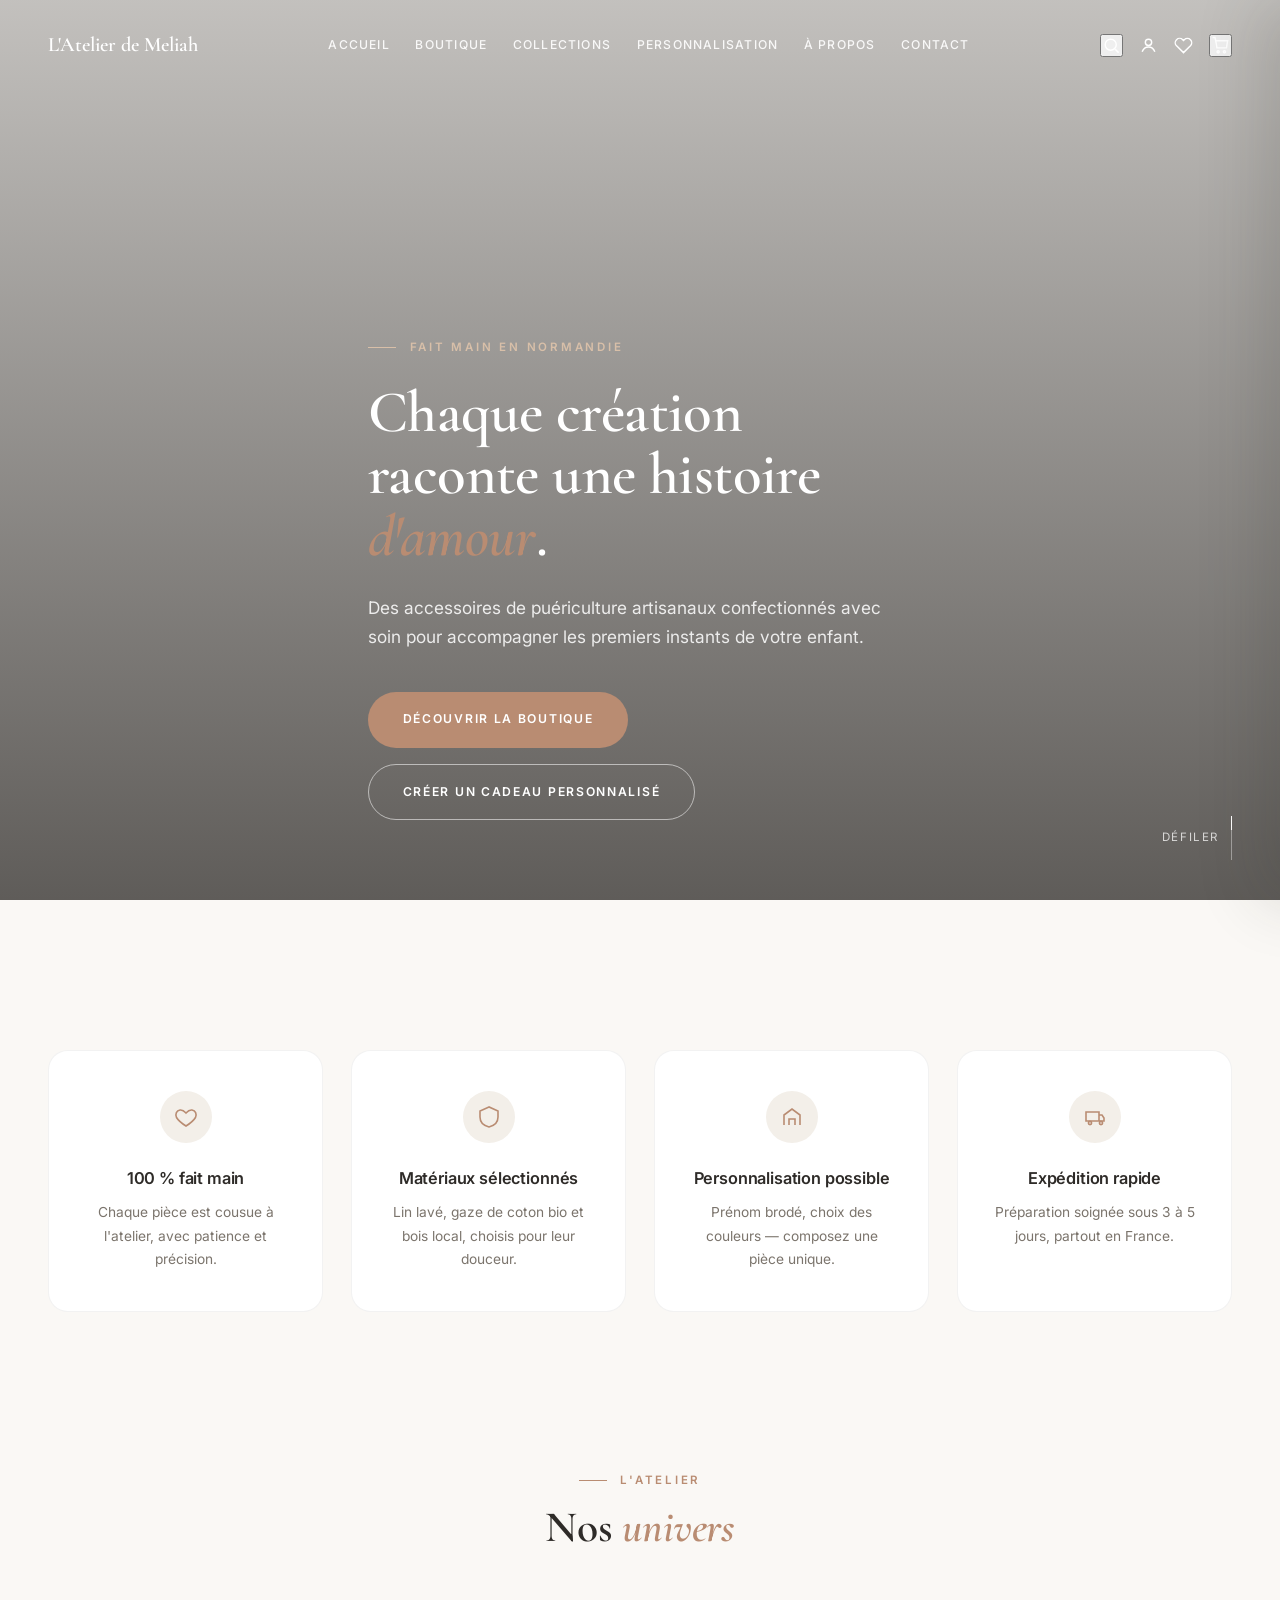
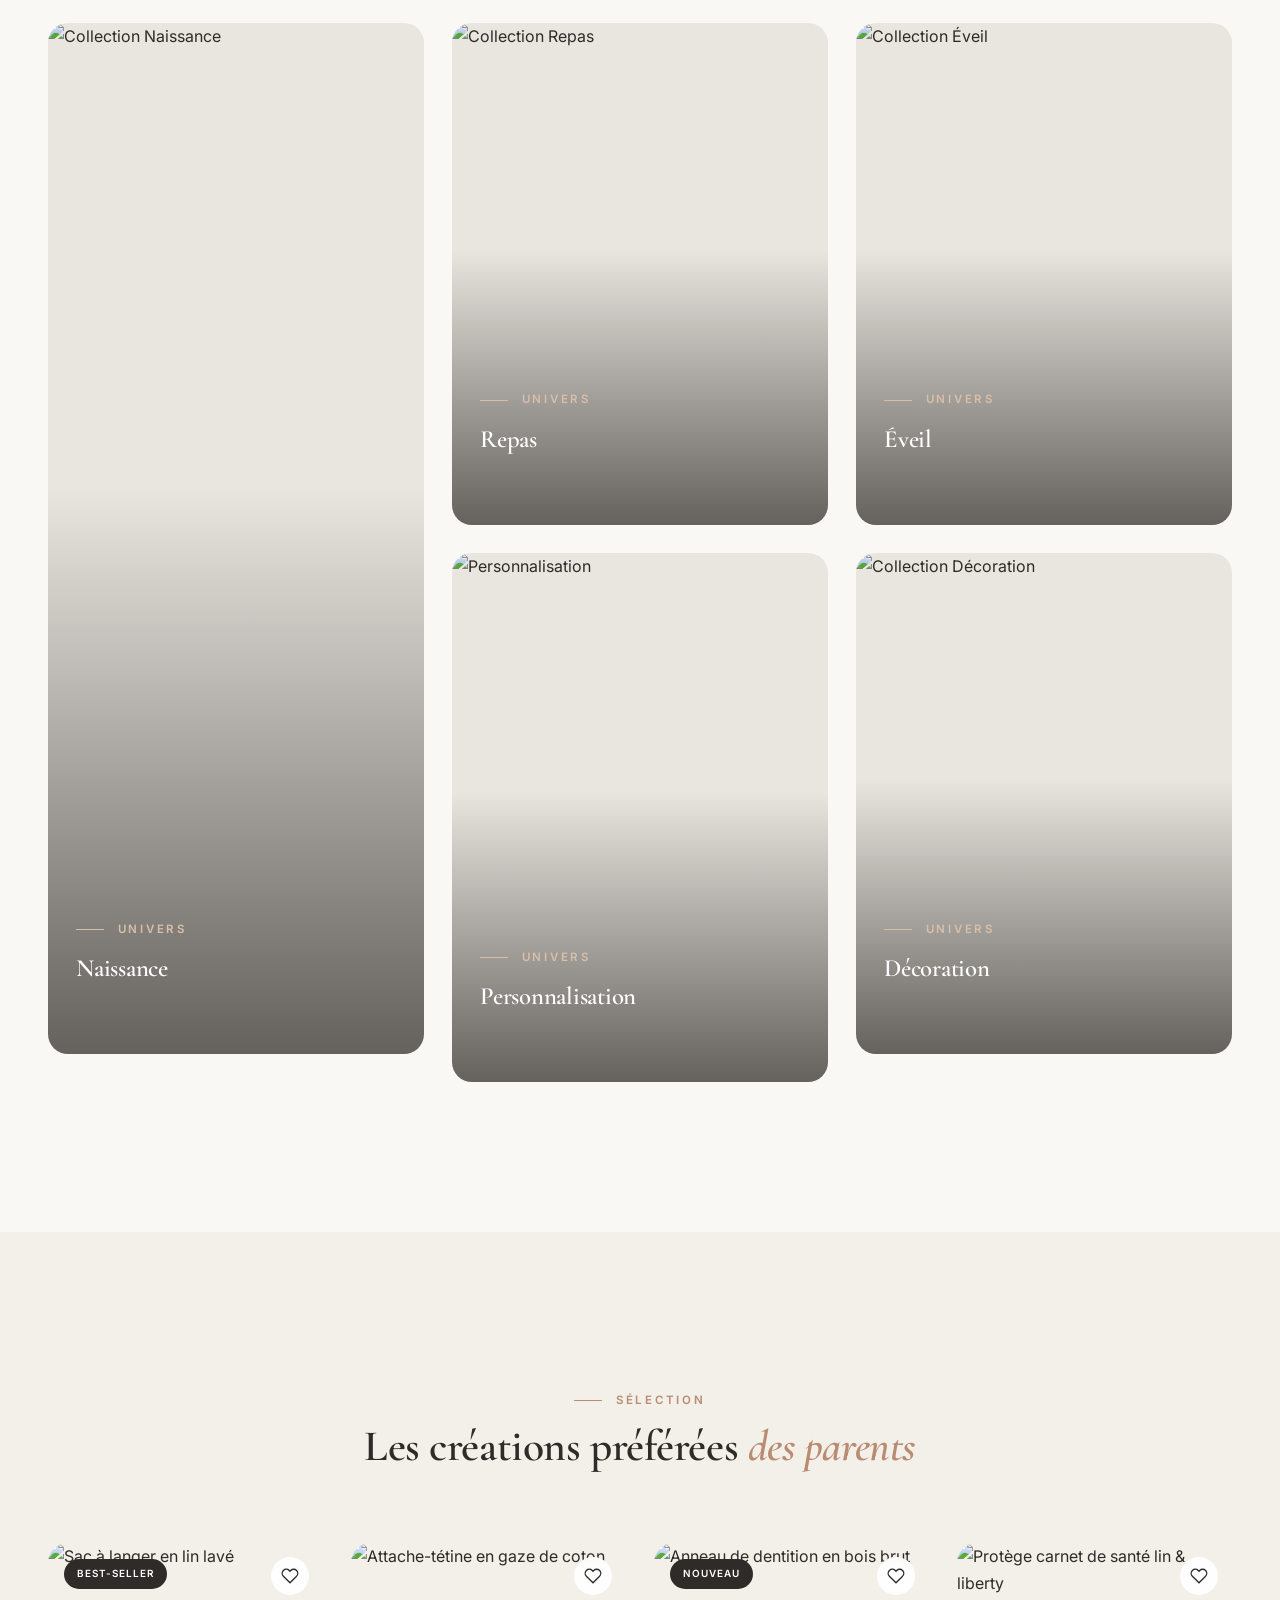
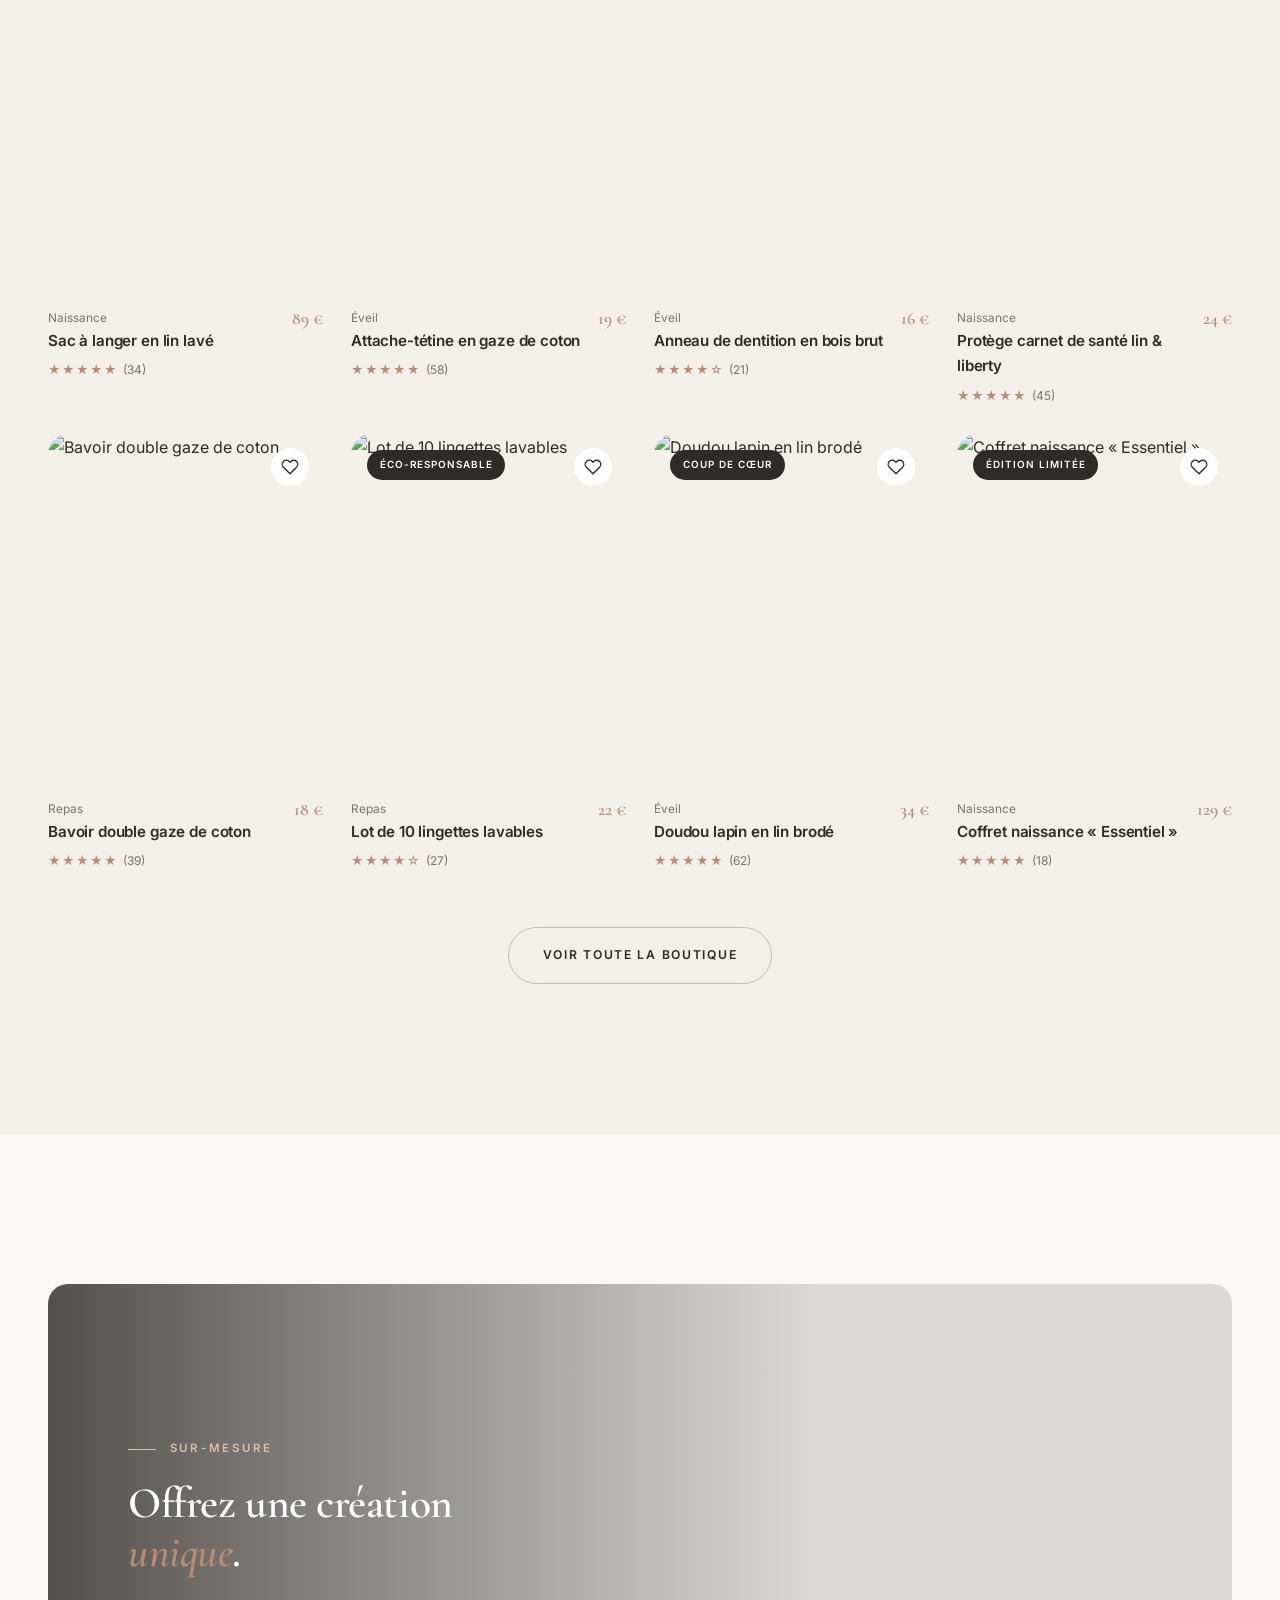
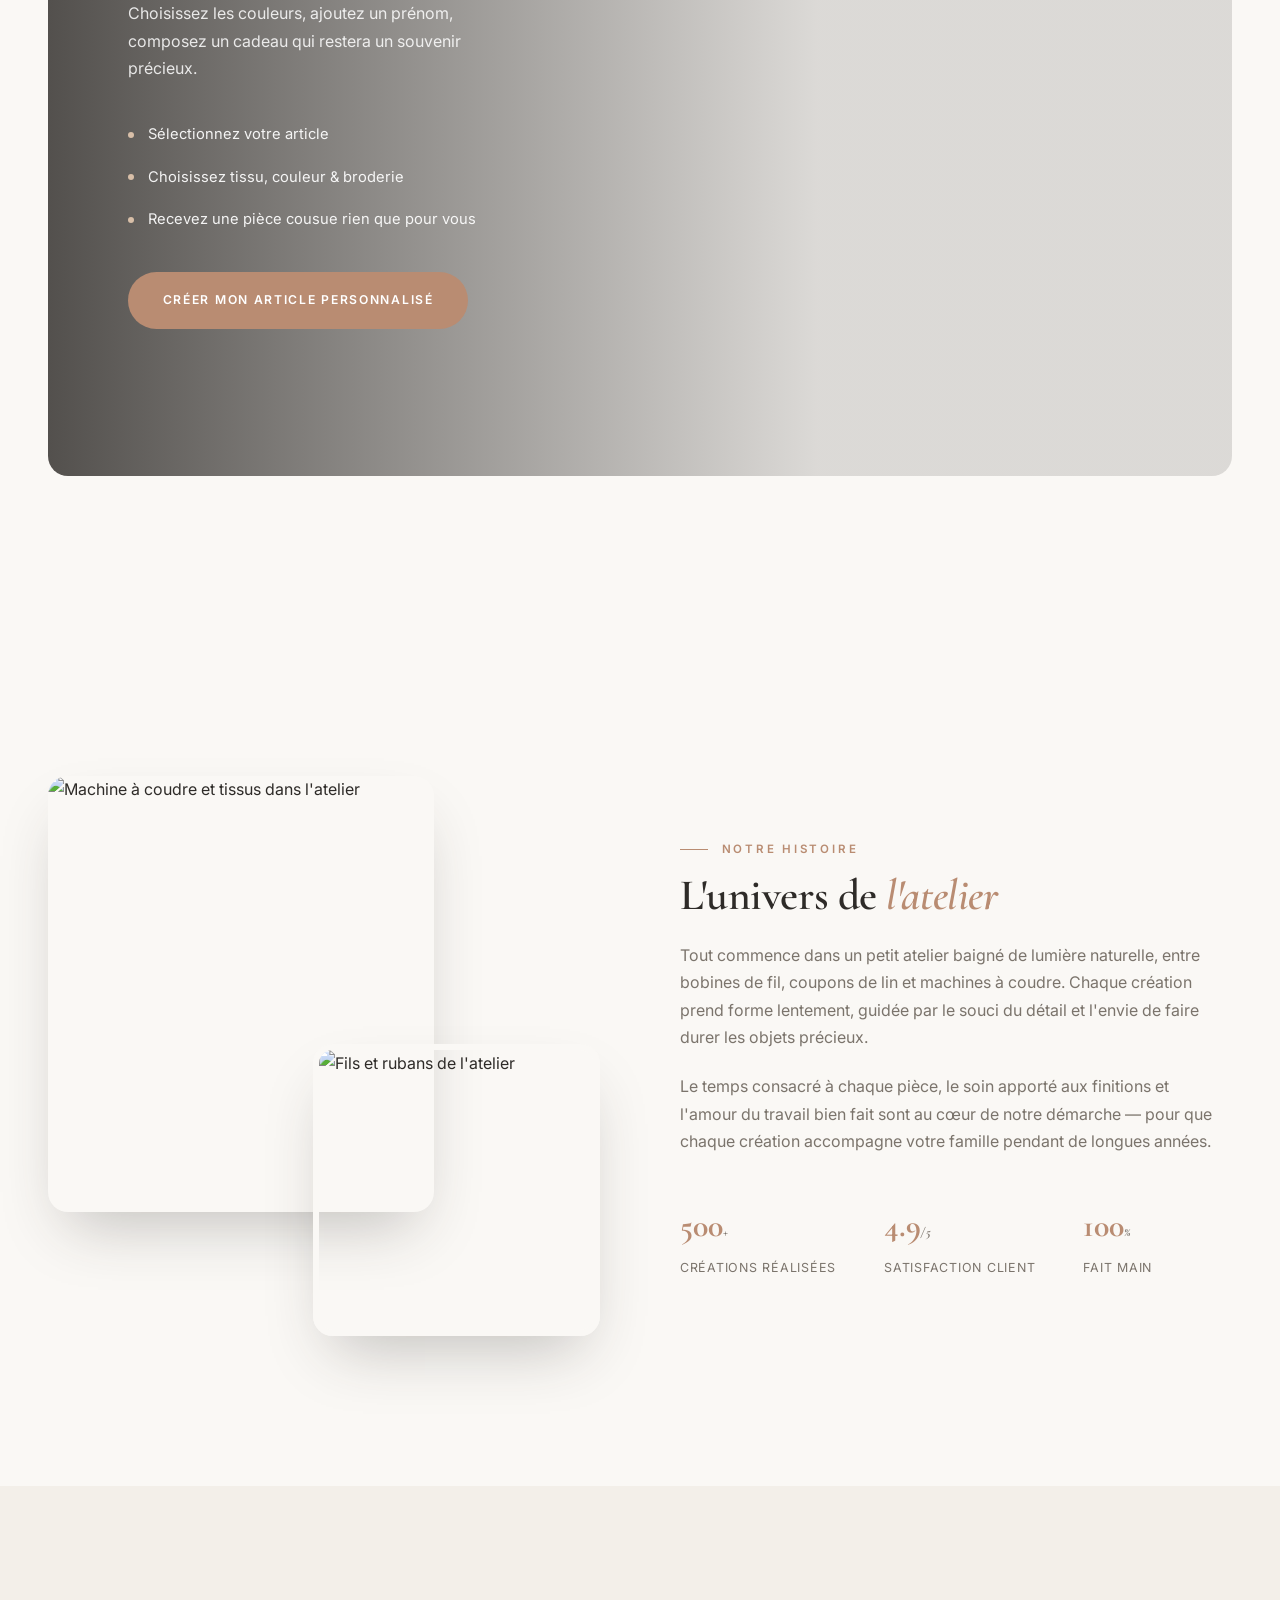
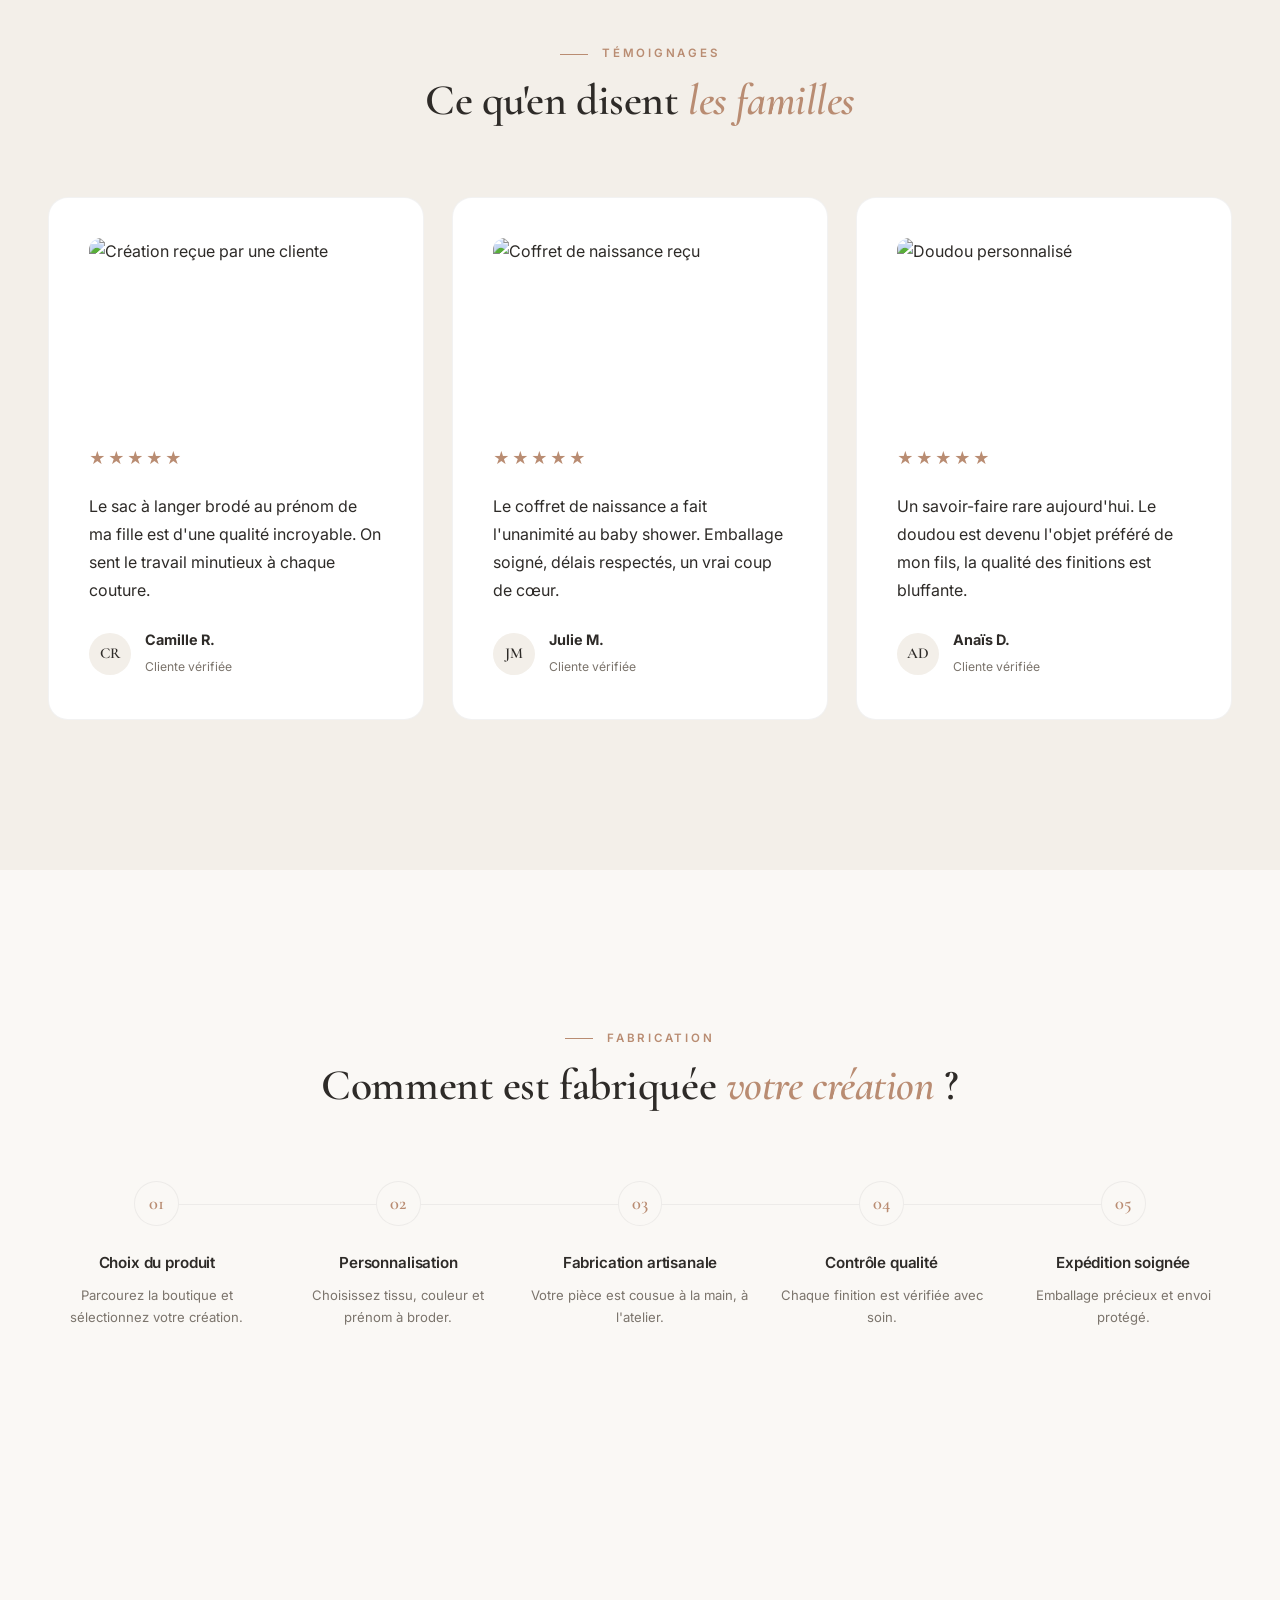
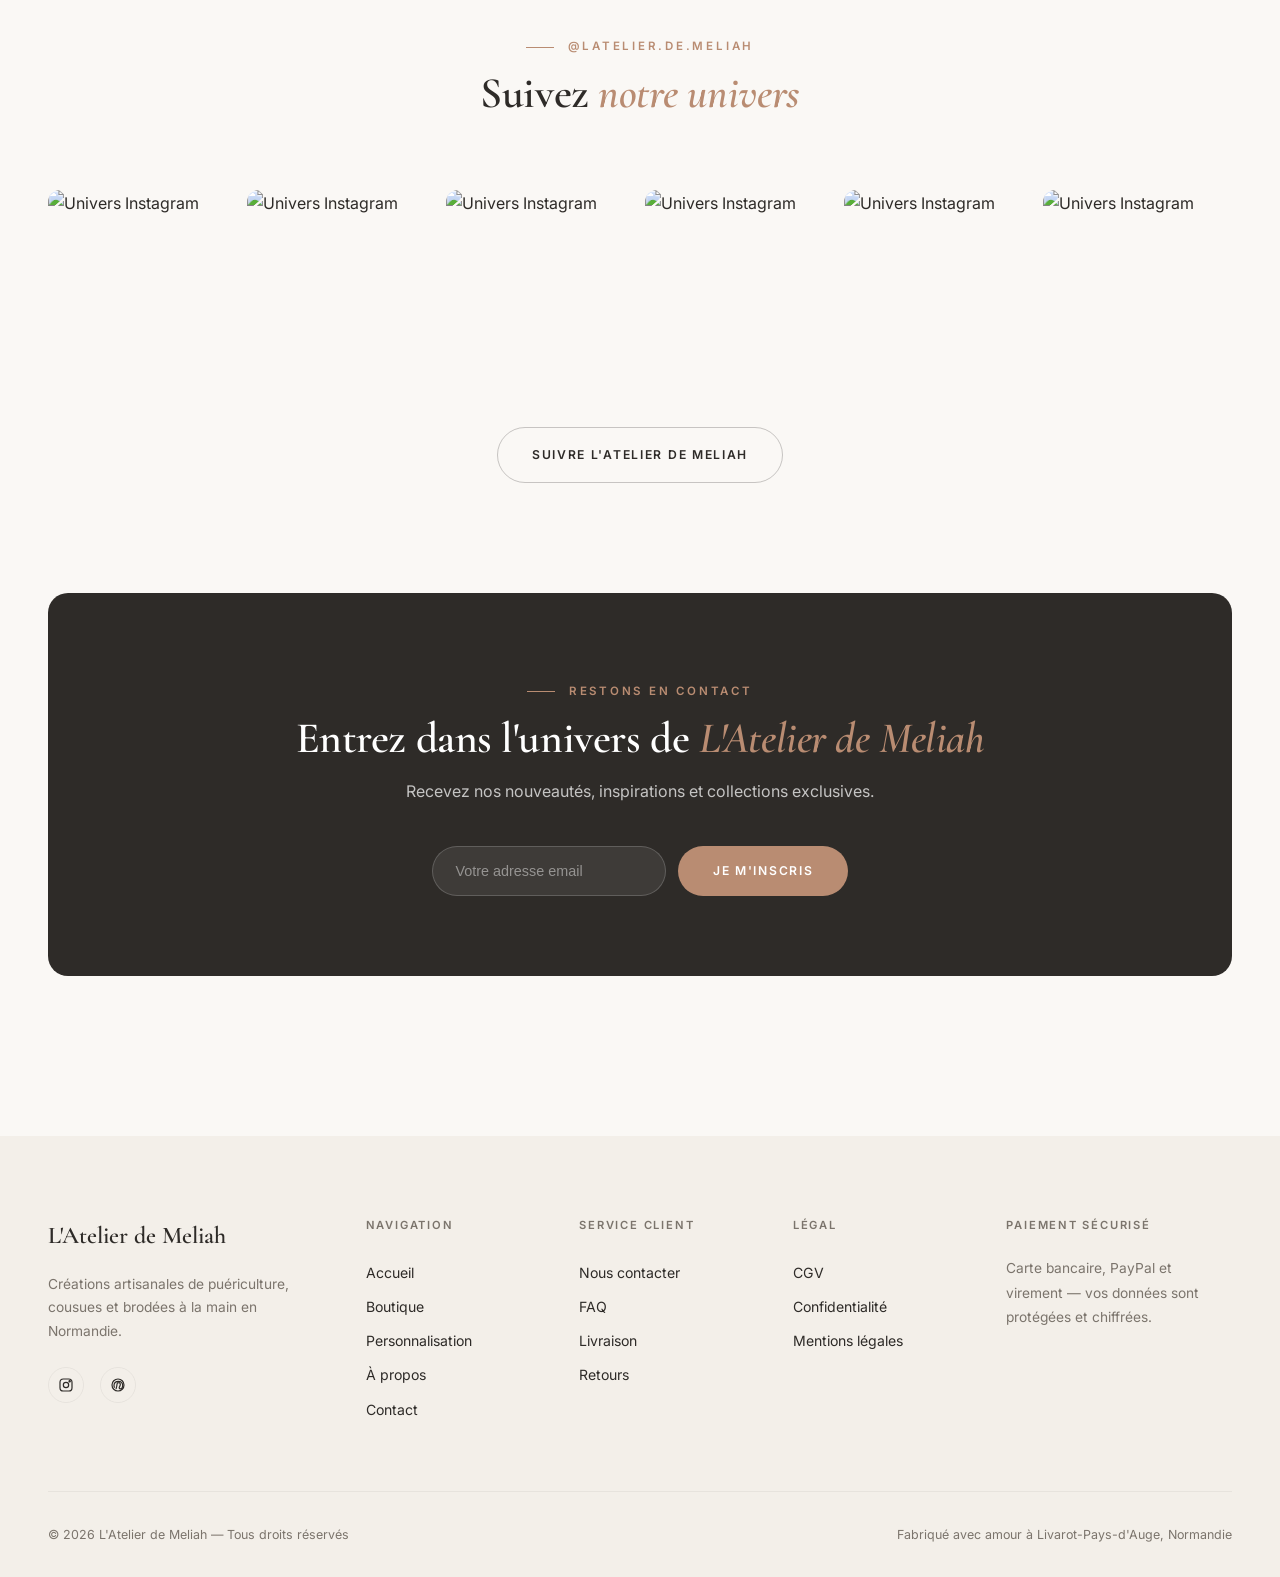
==== commit 5085100d: "Fix mobile responsive bugs across all pages - Add missing close button to mobile nav menu (was previ" ====
--- a/index.html
+++ b/index.html
@@ -65,6 +65,7 @@
 </header>
 
 <nav class="mobile-nav">
+  <button class="mobile-nav-close" aria-label="Fermer le menu"><span></span><span></span></button>
   <a href="index.html">Accueil</a>
   <a href="boutique.html">Boutique</a>
   <a href="boutique.html#collections">Collections</a>
--- a/css/style.css
+++ b/css/style.css
@@ -118,21 +118,27 @@
 }
 .mobile-nav.open{ opacity:1; visibility:visible; transform:translateY(0); }
 .mobile-nav a{ font-family:var(--font-display); font-size:1.6rem; color:var(--ink); }
+.mobile-nav-close{
+  position:absolute; top:1.6rem; right:var(--gutter); width:40px; height:40px;
+  background:none; border:none; display:flex; align-items:center; justify-content:center;
+}
+.mobile-nav-close span{ position:absolute; width:22px; height:1.5px; background:var(--ink); }
+.mobile-nav-close span:first-child{ transform:rotate(45deg); }
+.mobile-nav-close span:last-child{ transform:rotate(-45deg); }
 
 /* ---------- Hero ---------- */
 .hero{
   min-height:100vh; position:relative; display:flex; align-items:flex-end;
-  padding:10rem 0 5rem; color:#fff; overflow:hidden;
+  padding:10rem 0 5rem; color:#fff; overflow:hidden; contain:paint;
 }
 .hero-bg{
   position:absolute; inset:0; background-size:cover; background-position:center;
-  transform:scale(1.08); will-change:transform;
 }
 .hero-bg::after{
   content:''; position:absolute; inset:0;
   background:linear-gradient(180deg, rgba(46,43,40,0.25) 0%, rgba(46,43,40,0.78) 100%);
 }
-.hero-content{ position:relative; z-index:2; max-width:640px; }
+.hero-content{ position:relative; z-index:2; max-width:640px; min-width:0; }
 .hero .eyebrow{ color:var(--accent-2); }
 .hero .eyebrow::before{ background:var(--accent-2); }
 .hero h1{ color:#fff; margin-top:1.5rem; }
@@ -190,7 +196,7 @@
 .products-grid{ display:grid; grid-template-columns:repeat(4,1fr); gap:1.75rem; }
 .product-card{ position:relative; }
 .product-media{
-  position:relative; border-radius:var(--radius); overflow:hidden; aspect-ratio:4/5; background:var(--bg-2);
+  position:relative; display:block; border-radius:var(--radius); overflow:hidden; aspect-ratio:4/5; background:var(--bg-2);
 }
 .product-media img{ position:absolute; inset:0; width:100%; height:100%; object-fit:cover; transition:transform 0.7s var(--ease), opacity .5s ease; }
 .product-media img.img-hover{ opacity:0; }
@@ -225,7 +231,7 @@
   overflow:hidden; color:#fff; background-size:cover; background-position:center;
 }
 .editorial::after{ content:''; position:absolute; inset:0; background:linear-gradient(90deg, rgba(46,43,40,0.82) 0%, rgba(46,43,40,0.15) 65%); }
-.editorial-content{ position:relative; z-index:2; padding:5rem; max-width:560px; }
+.editorial-content{ position:relative; z-index:2; padding:5rem; max-width:560px; min-width:0; }
 .editorial .eyebrow{ color:var(--accent-2); }
 .editorial .eyebrow::before{ background:var(--accent-2); }
 .editorial h2{ color:#fff; margin-top:1.25rem; }
@@ -286,7 +292,7 @@
 .newsletter p{ color:rgba(255,255,255,0.72); margin-top:1rem; }
 .newsletter-form{ display:flex; max-width:26rem; margin:2.5rem auto 0; gap:0.75rem; }
 .newsletter-form input{
-  flex:1; background:rgba(255,255,255,0.08); border:1px solid rgba(255,255,255,0.18); border-radius:999px;
+  flex:1; min-width:0; background:rgba(255,255,255,0.08); border:1px solid rgba(255,255,255,0.18); border-radius:999px;
   padding:1rem 1.4rem; color:#fff; font-size:0.9rem; outline:none;
 }
 .newsletter-form input::placeholder{ color:rgba(255,255,255,0.45); }
@@ -370,7 +376,9 @@
 }
 @media (max-width:768px){
   .nav-links, .nav-row .nav-icons a.icon-account, .nav-row a.nav-cta{ display:none; }
-  .nav-row{ grid-template-columns:auto auto auto; }
+  .nav-row{ grid-template-columns:auto auto auto; gap:0.75rem; }
+  .nav-icons{ gap:0.65rem; }
+  .nav-icons button[aria-label="Recherche"]{ display:none; }
   .burger{ display:flex; }
   .reassurance-grid, .products-grid, .collections-grid{ grid-template-columns:1fr; }
   .editorial-content{ padding:2.5rem; max-width:none; }
@@ -379,4 +387,6 @@
   .footer-grid{ grid-template-columns:1fr; gap:2.5rem; }
   .section{ padding:80px 0; }
   footer.site{ margin-top:100px; }
-}
+  .hero-actions .btn{ white-space:normal; text-align:center; }
+  .atelier-stats{ gap:1.5rem; flex-wrap:wrap; }
+}
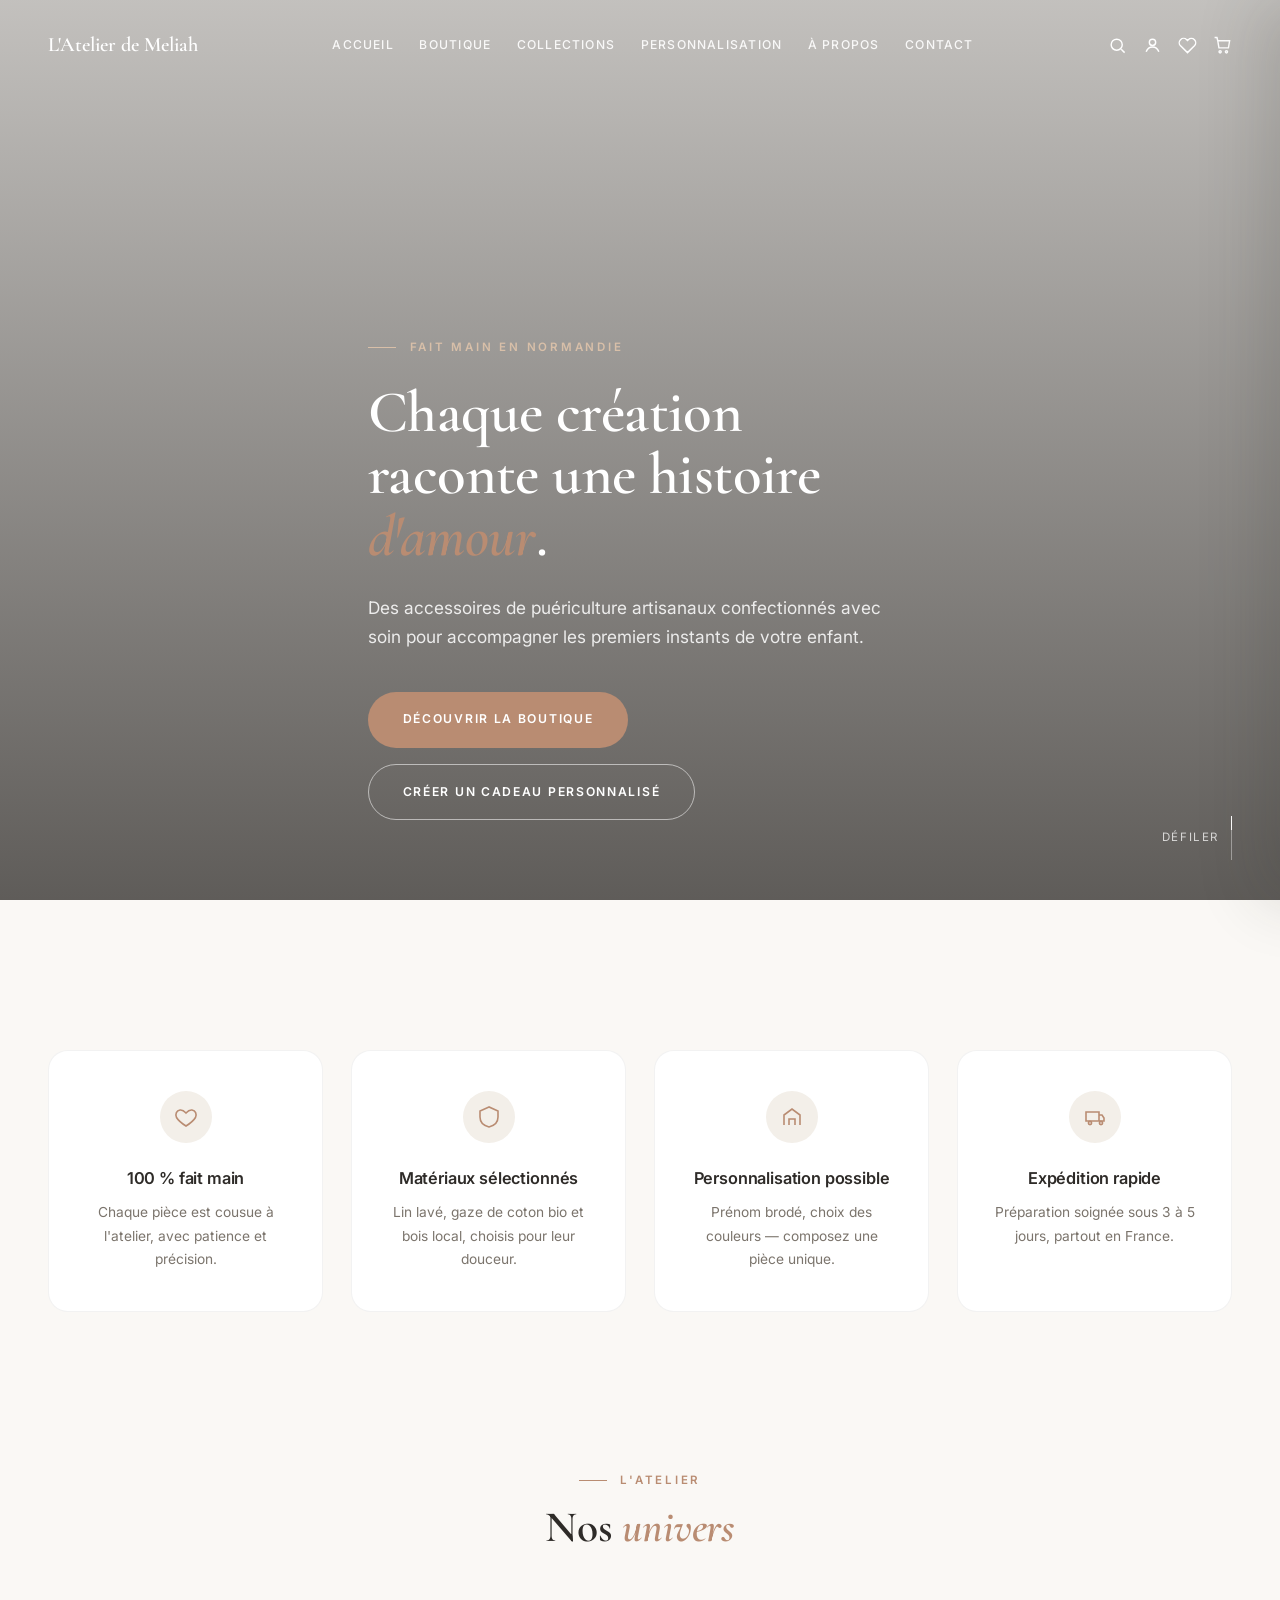
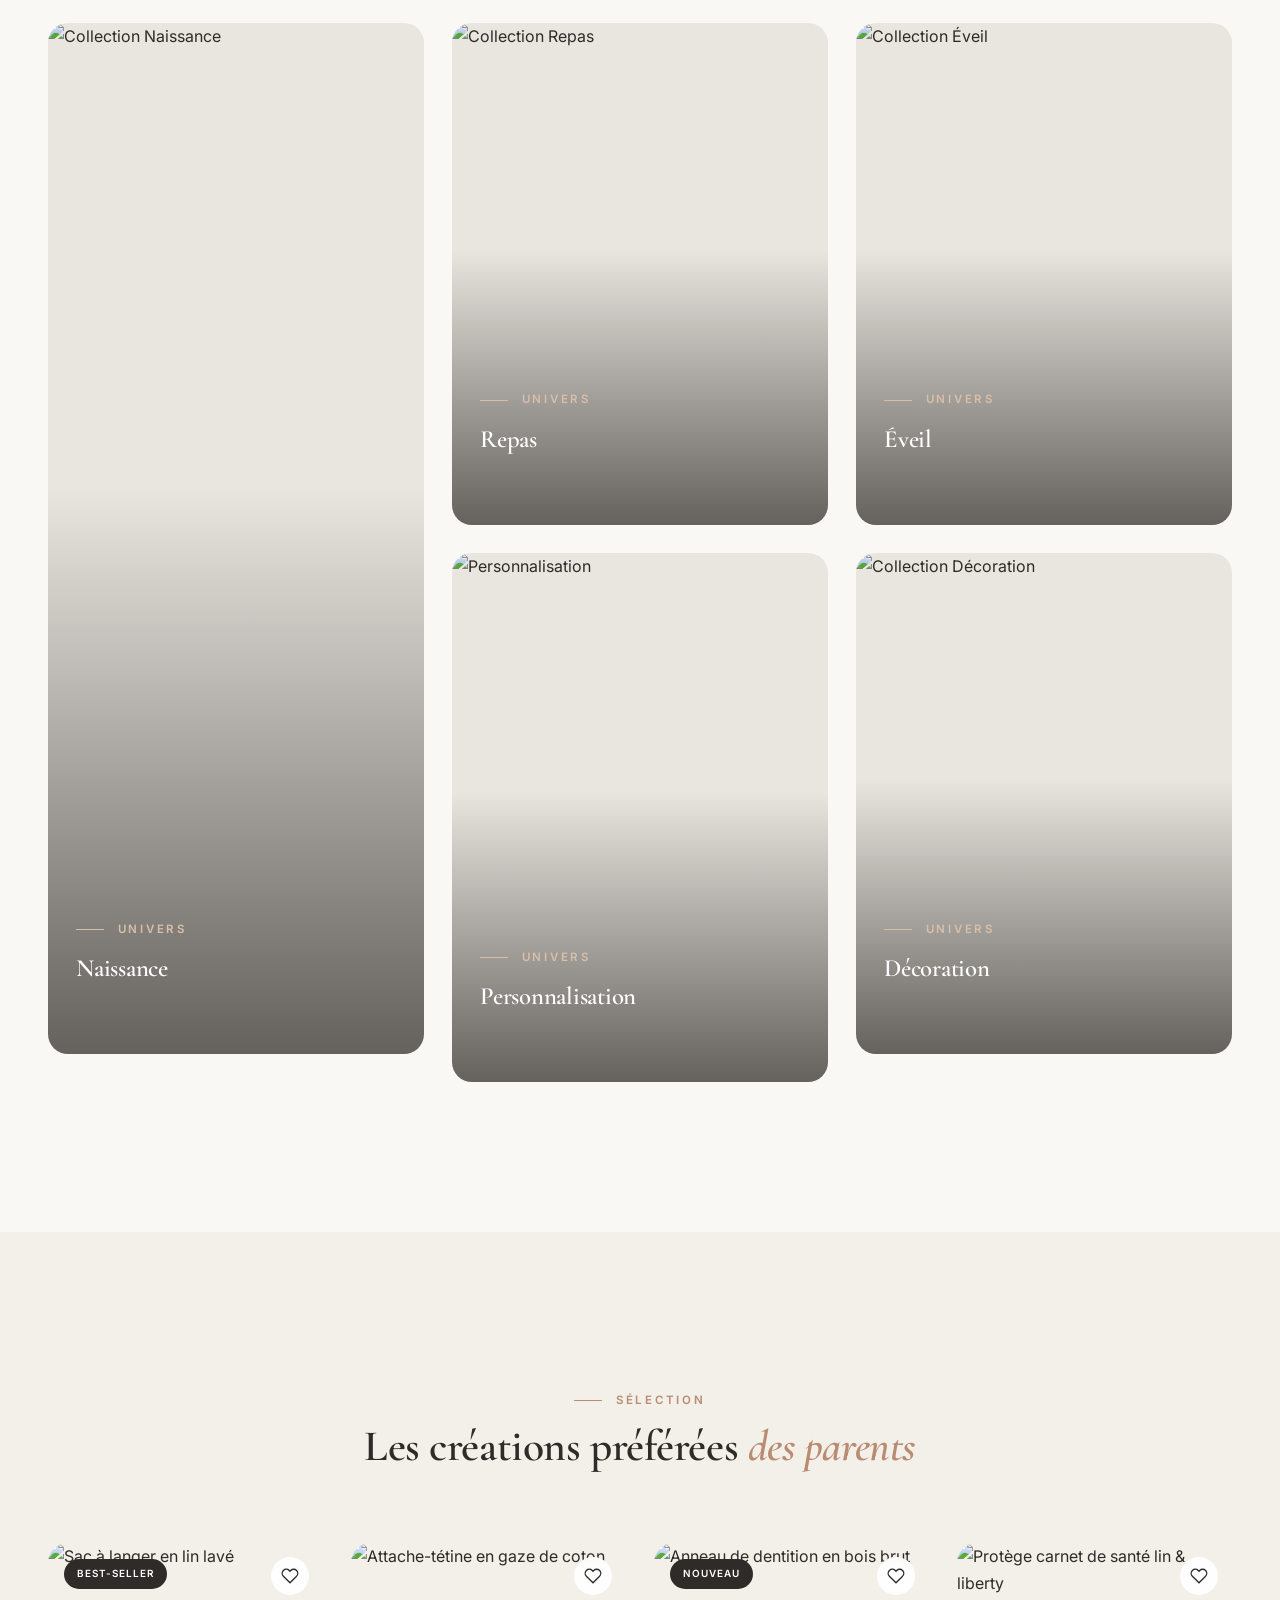
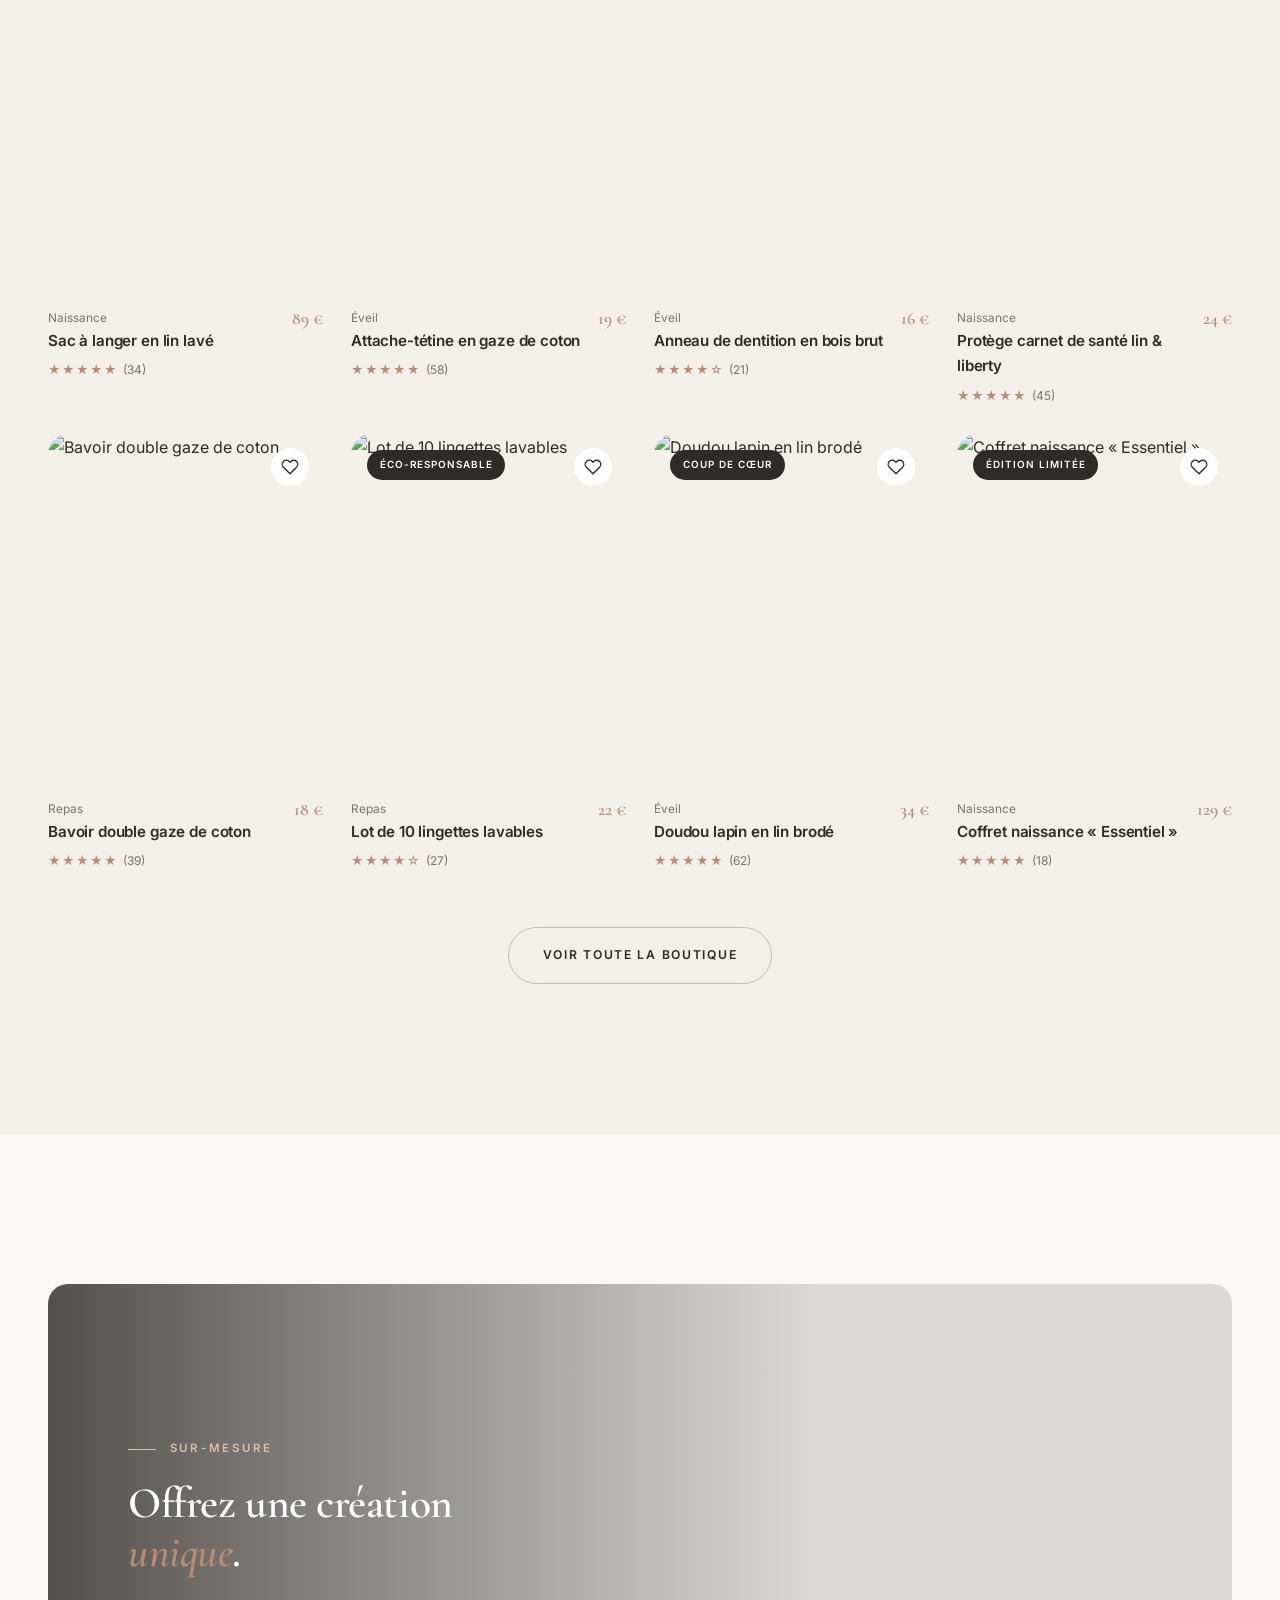
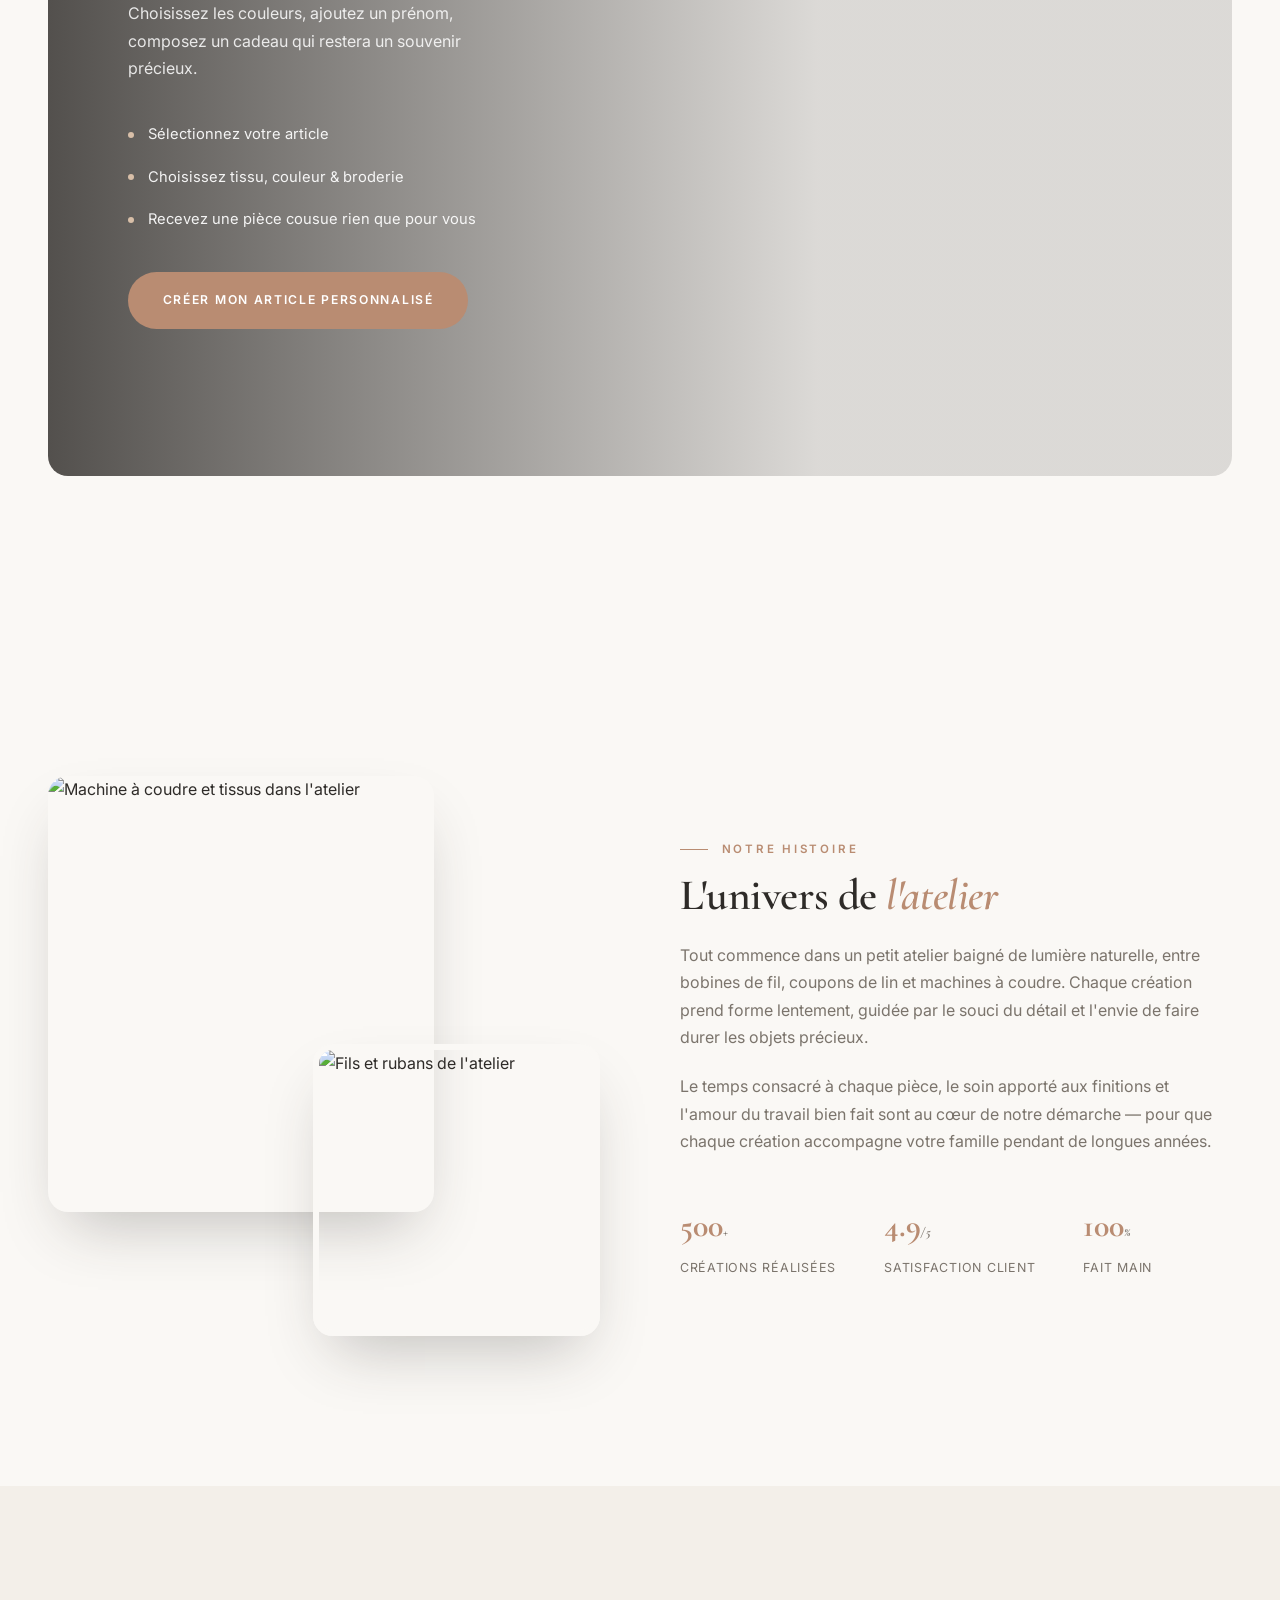
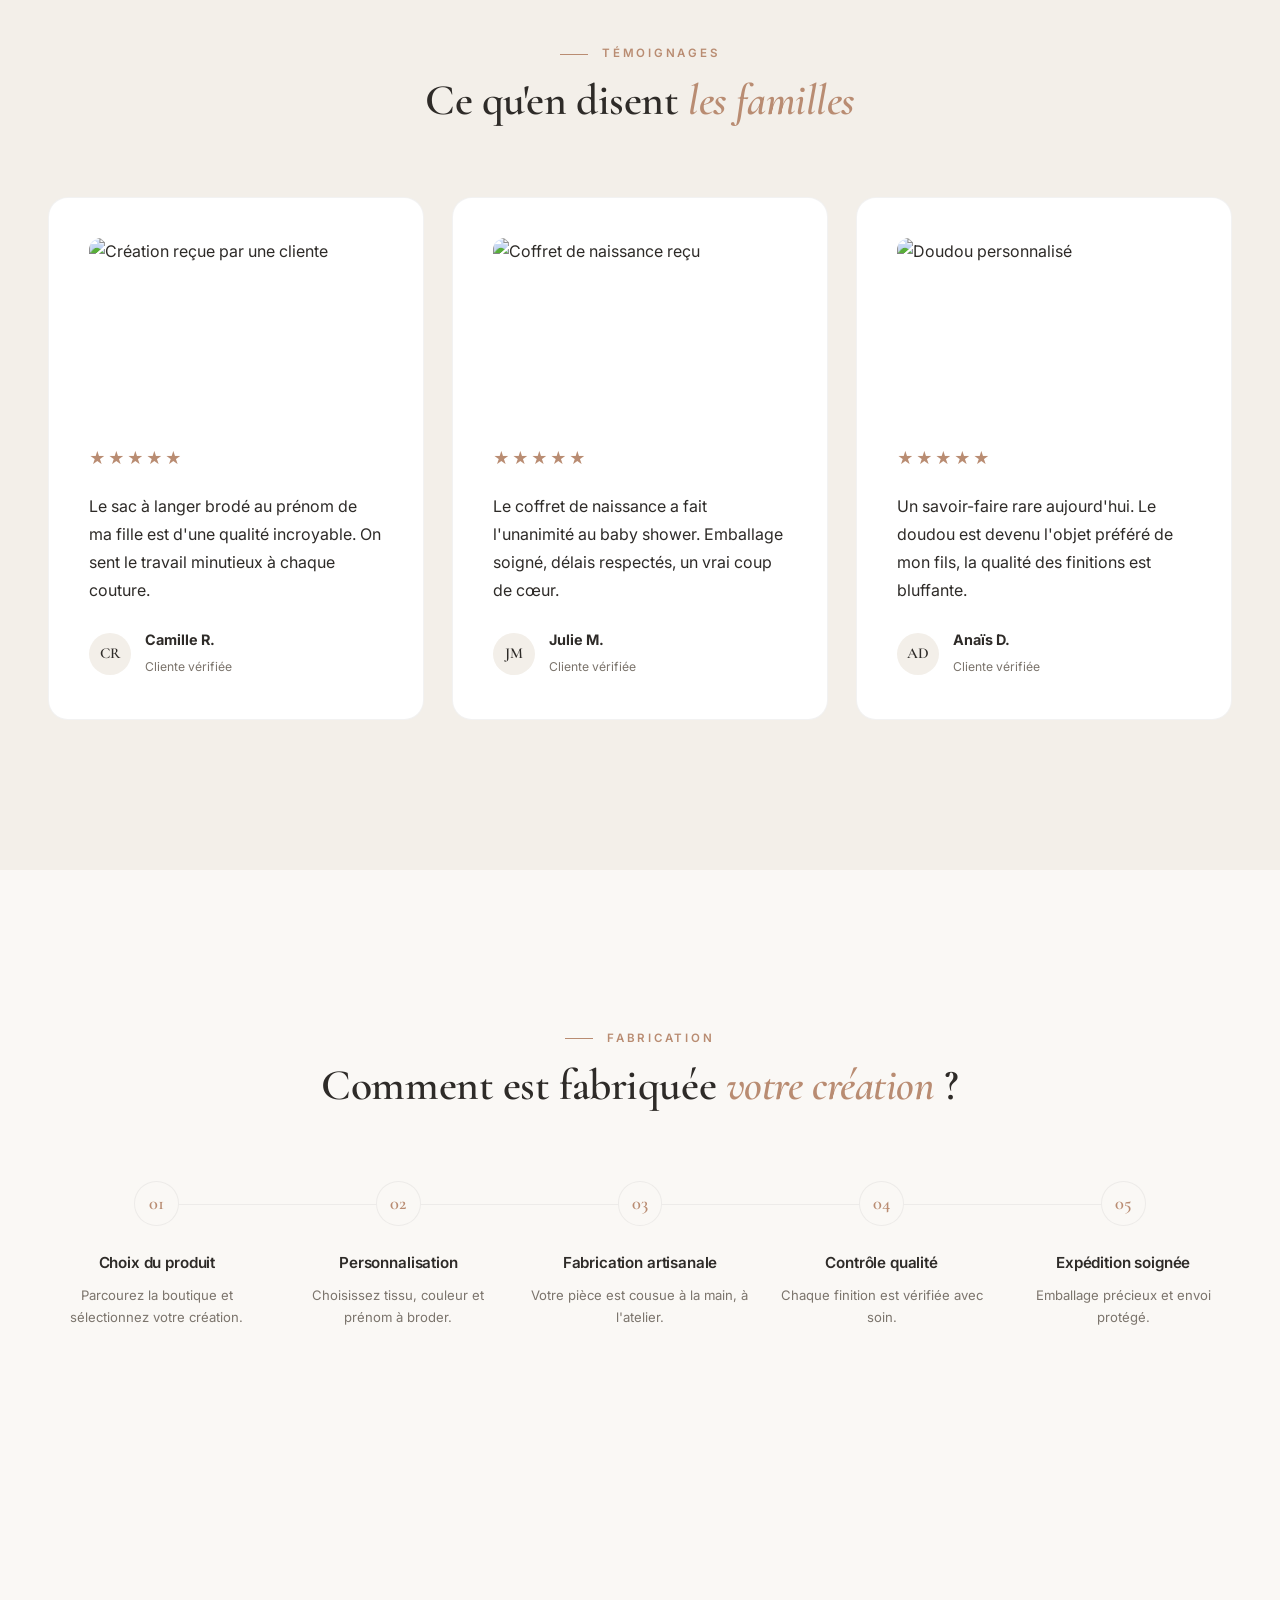
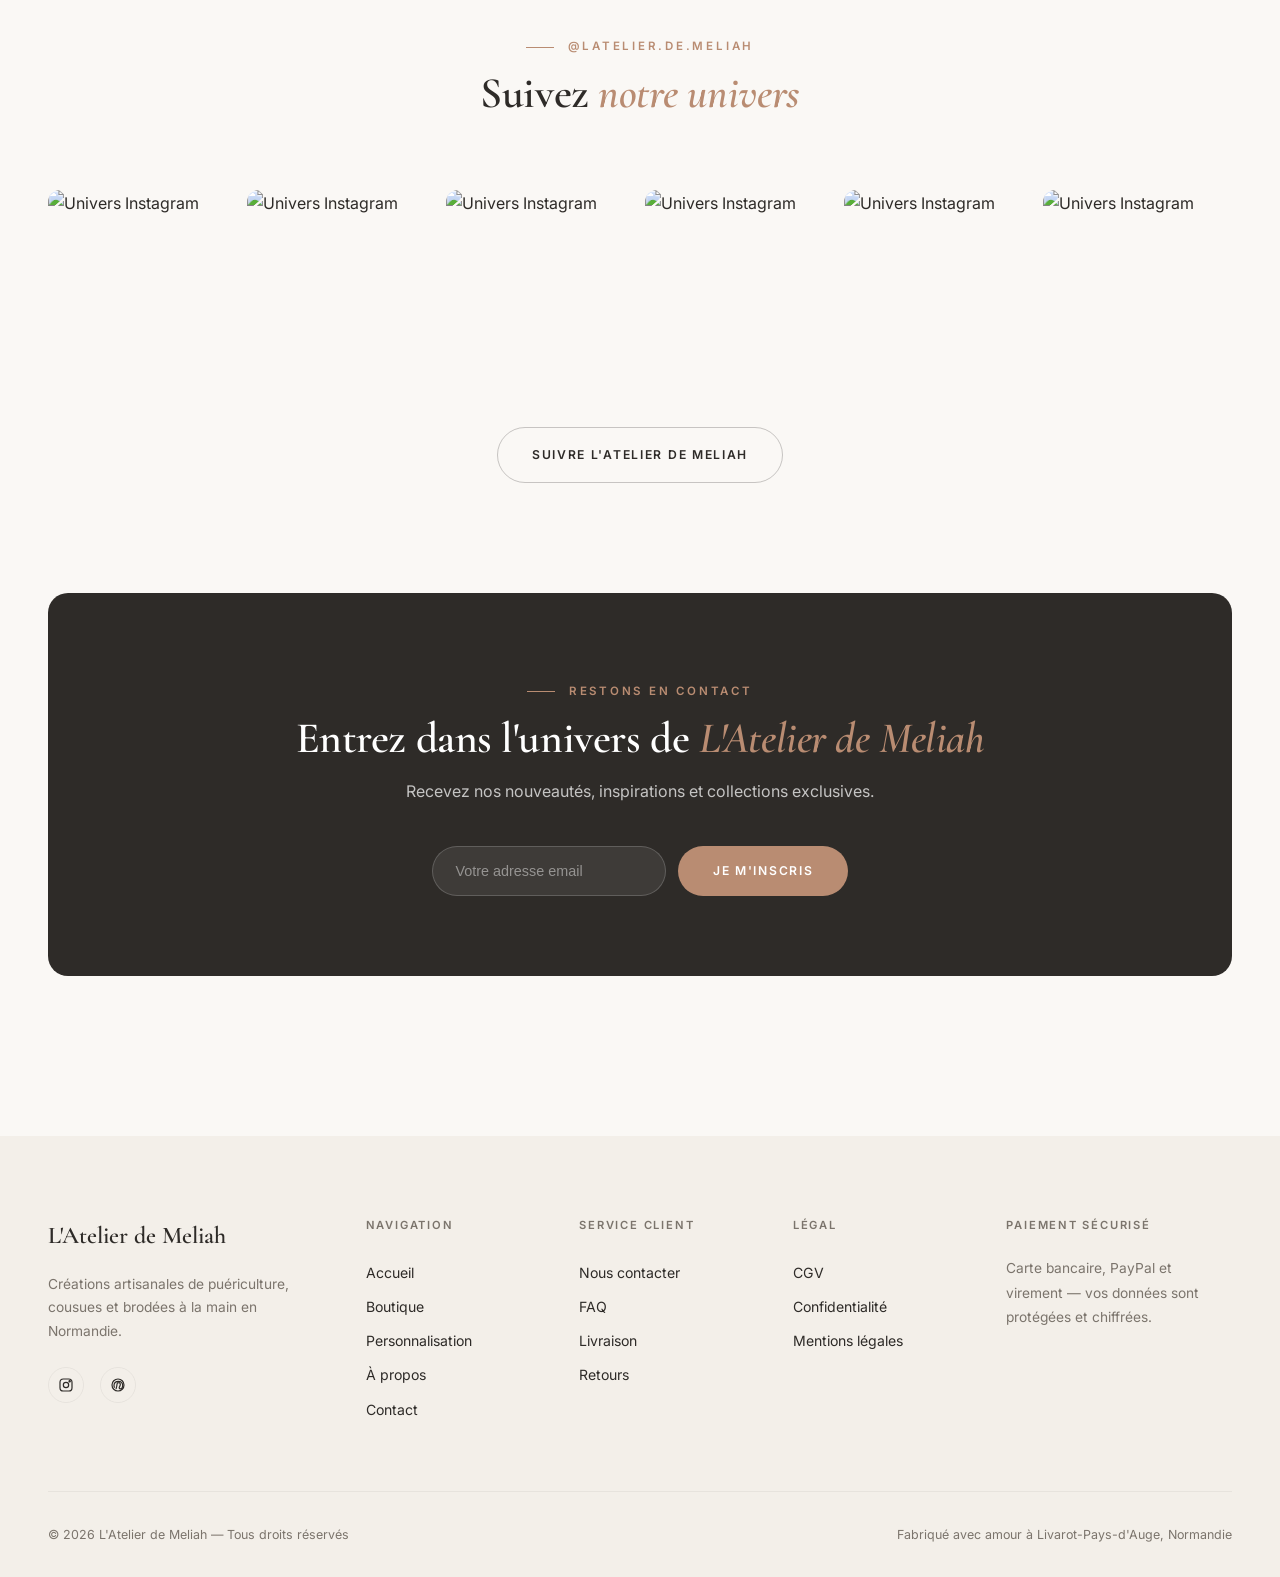
==== commit 9a18996d: "Add customer account space with Supabase auth + header/button polish Account: - New compte.html: log" ====
--- a/index.html
+++ b/index.html
@@ -31,7 +31,7 @@
 <link rel="preconnect" href="https://fonts.googleapis.com">
 <link rel="preconnect" href="https://fonts.gstatic.com" crossorigin>
 <link href="https://fonts.googleapis.com/css2?family=Cormorant+Garamond:wght@500;600;700&family=Inter:wght@300;400;500;600;700&display=swap" rel="stylesheet">
-<link rel="stylesheet" href="css/style.css">
+<link rel="stylesheet" href="css/style.css?v=3">
 </head>
 <body>
 
@@ -49,7 +49,7 @@
     </nav>
     <div class="nav-icons">
       <button aria-label="Recherche"><svg width="19" height="19" viewBox="0 0 24 24" fill="none" stroke="currentColor" stroke-width="1.8"><circle cx="11" cy="11" r="7"/><path d="m21 21-4.3-4.3"/></svg></button>
-      <a href="a-propos.html#compte" class="icon-account" aria-label="Compte"><svg width="19" height="19" viewBox="0 0 24 24" fill="none" stroke="currentColor" stroke-width="1.8"><circle cx="12" cy="8" r="4"/><path d="M4 20c1.5-4 5-6 8-6s6.5 2 8 6"/></svg></a>
+      <a href="compte.html" class="icon-account" aria-label="Compte"><svg width="19" height="19" viewBox="0 0 24 24" fill="none" stroke="currentColor" stroke-width="1.8"><circle cx="12" cy="8" r="4"/><path d="M4 20c1.5-4 5-6 8-6s6.5 2 8 6"/></svg></a>
       <a href="a-propos.html#favoris" aria-label="Favoris" style="position:relative;">
         <svg width="19" height="19" viewBox="0 0 24 24" fill="none" stroke="currentColor" stroke-width="1.8"><path d="M20.8 4.6a5.5 5.5 0 0 0-7.8 0L12 5.6l-1-1a5.5 5.5 0 0 0-7.8 7.8l1 1L12 21l7.8-7.8 1-1a5.5 5.5 0 0 0 0-7.6Z"/></svg>
         <span class="icon-badge fav-count" style="display:none;">0</span>
@@ -375,9 +375,10 @@
 </aside>
 
 <script src="js/products.js"></script>
-<script src="js/main.js"></script>
+<script src="js/main.js?v=3"></script>
 <script>
   renderProductGrid(document.getElementById('featured-products'), PRODUCTS.slice(0,8));
 </script>
+<script src="meliah-animations.js" defer></script>
 </body>
 </html>
--- a/css/style.css
+++ b/css/style.css
@@ -64,8 +64,8 @@
   letter-spacing:0.14em; text-transform:uppercase; font-weight:600;
   transition:all 0.4s var(--ease); white-space:nowrap; border:1px solid transparent;
 }
-.btn-primary{ background:var(--ink); color:#fff; }
-.btn-primary:hover{ background:var(--accent); transform:translateY(-2px); }
+.btn-primary{ background:var(--accent); color:#fff; }
+.btn-primary:hover{ background:#a67a61; transform:translateY(-2px); }
 .btn-accent{ background:var(--accent); color:#fff; }
 .btn-accent:hover{ background:#a67a61; transform:translateY(-2px); }
 .btn-outline{ background:transparent; color:#fff; border-color:rgba(255,255,255,0.55); }
@@ -97,6 +97,7 @@
 header.site.scrolled .nav-links a:hover{ color:var(--accent); }
 .nav-icons{ display:flex; align-items:center; justify-content:flex-end; gap:1rem; }
 .nav-icons button, .nav-icons a{ position:relative; color:#fff; transition:color 0.3s; display:flex; }
+.nav-icons button{ background:none; border:none; padding:0; cursor:pointer; -webkit-appearance:none; appearance:none; }
 header.site.scrolled .nav-icons button, header.site.scrolled .nav-icons a{ color:var(--ink); }
 .nav-icons button:hover, .nav-icons a:hover{ color:var(--accent); }
 .icon-badge{
